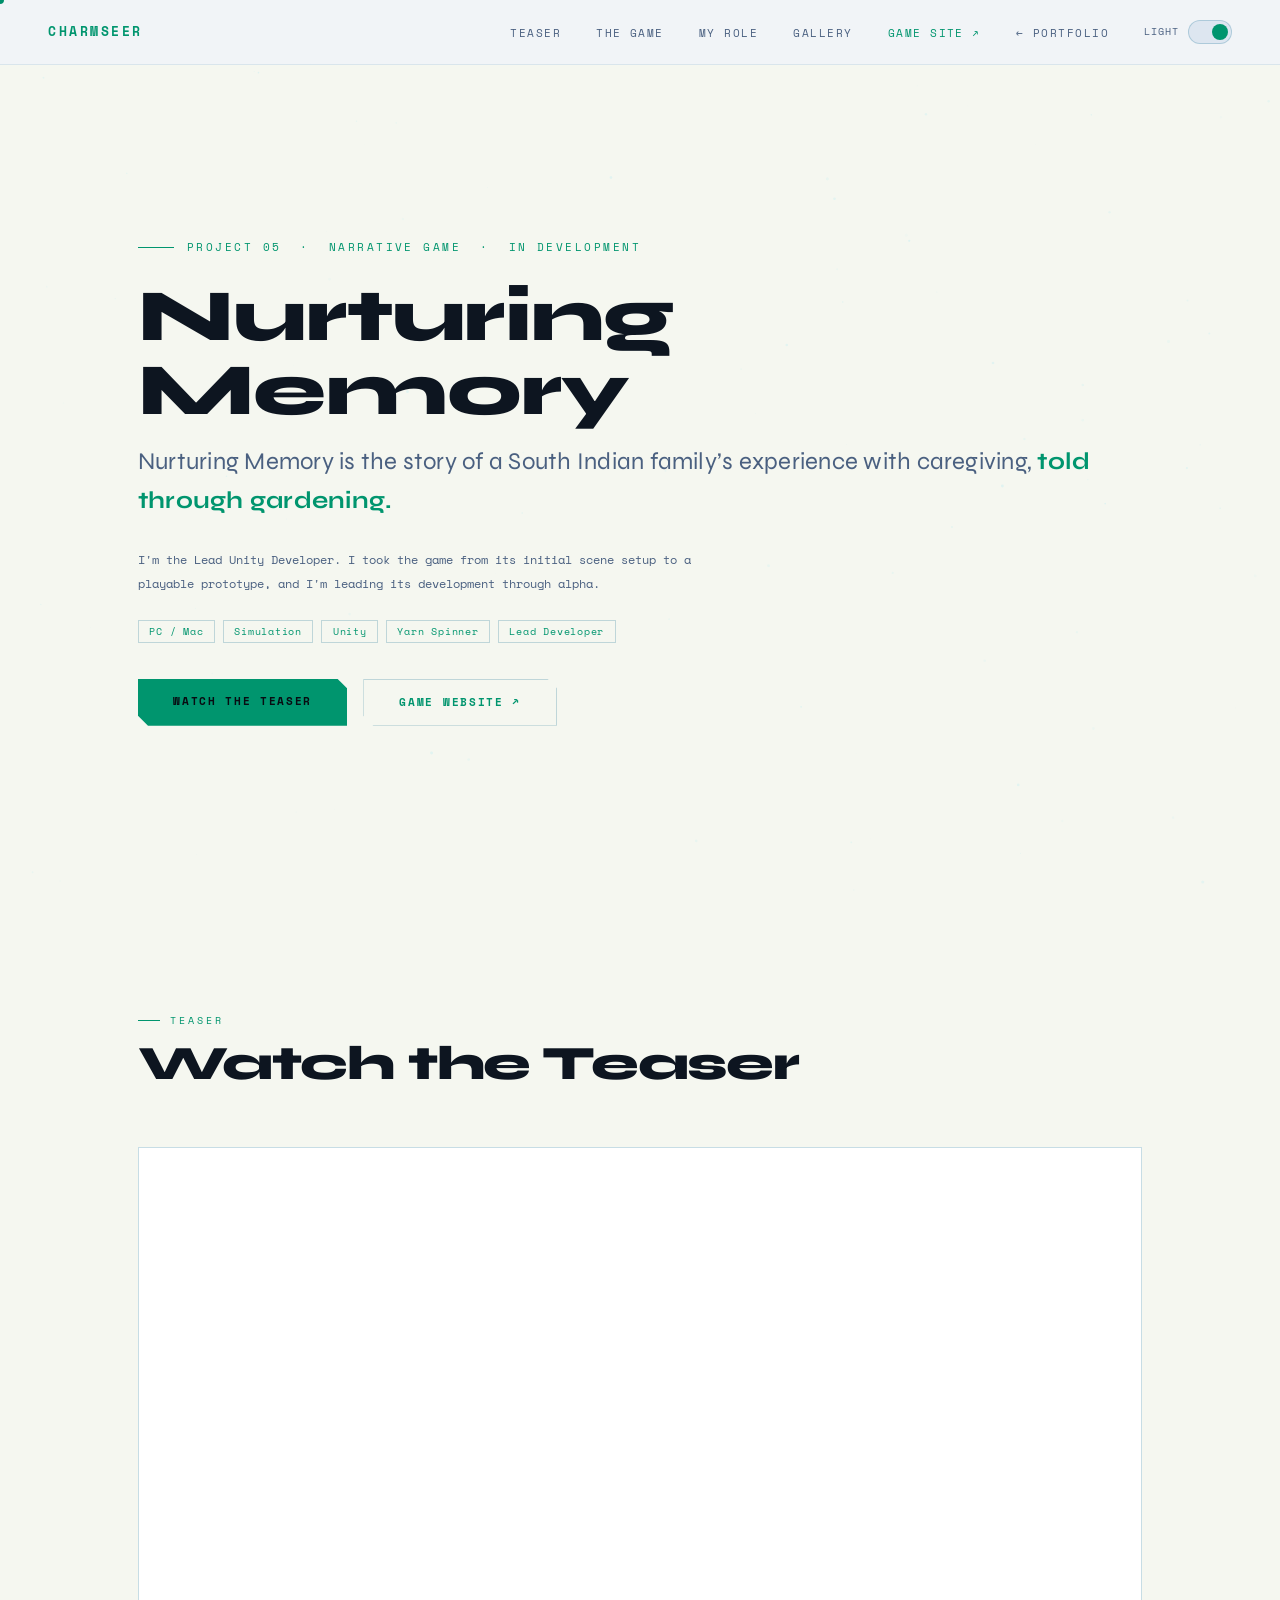
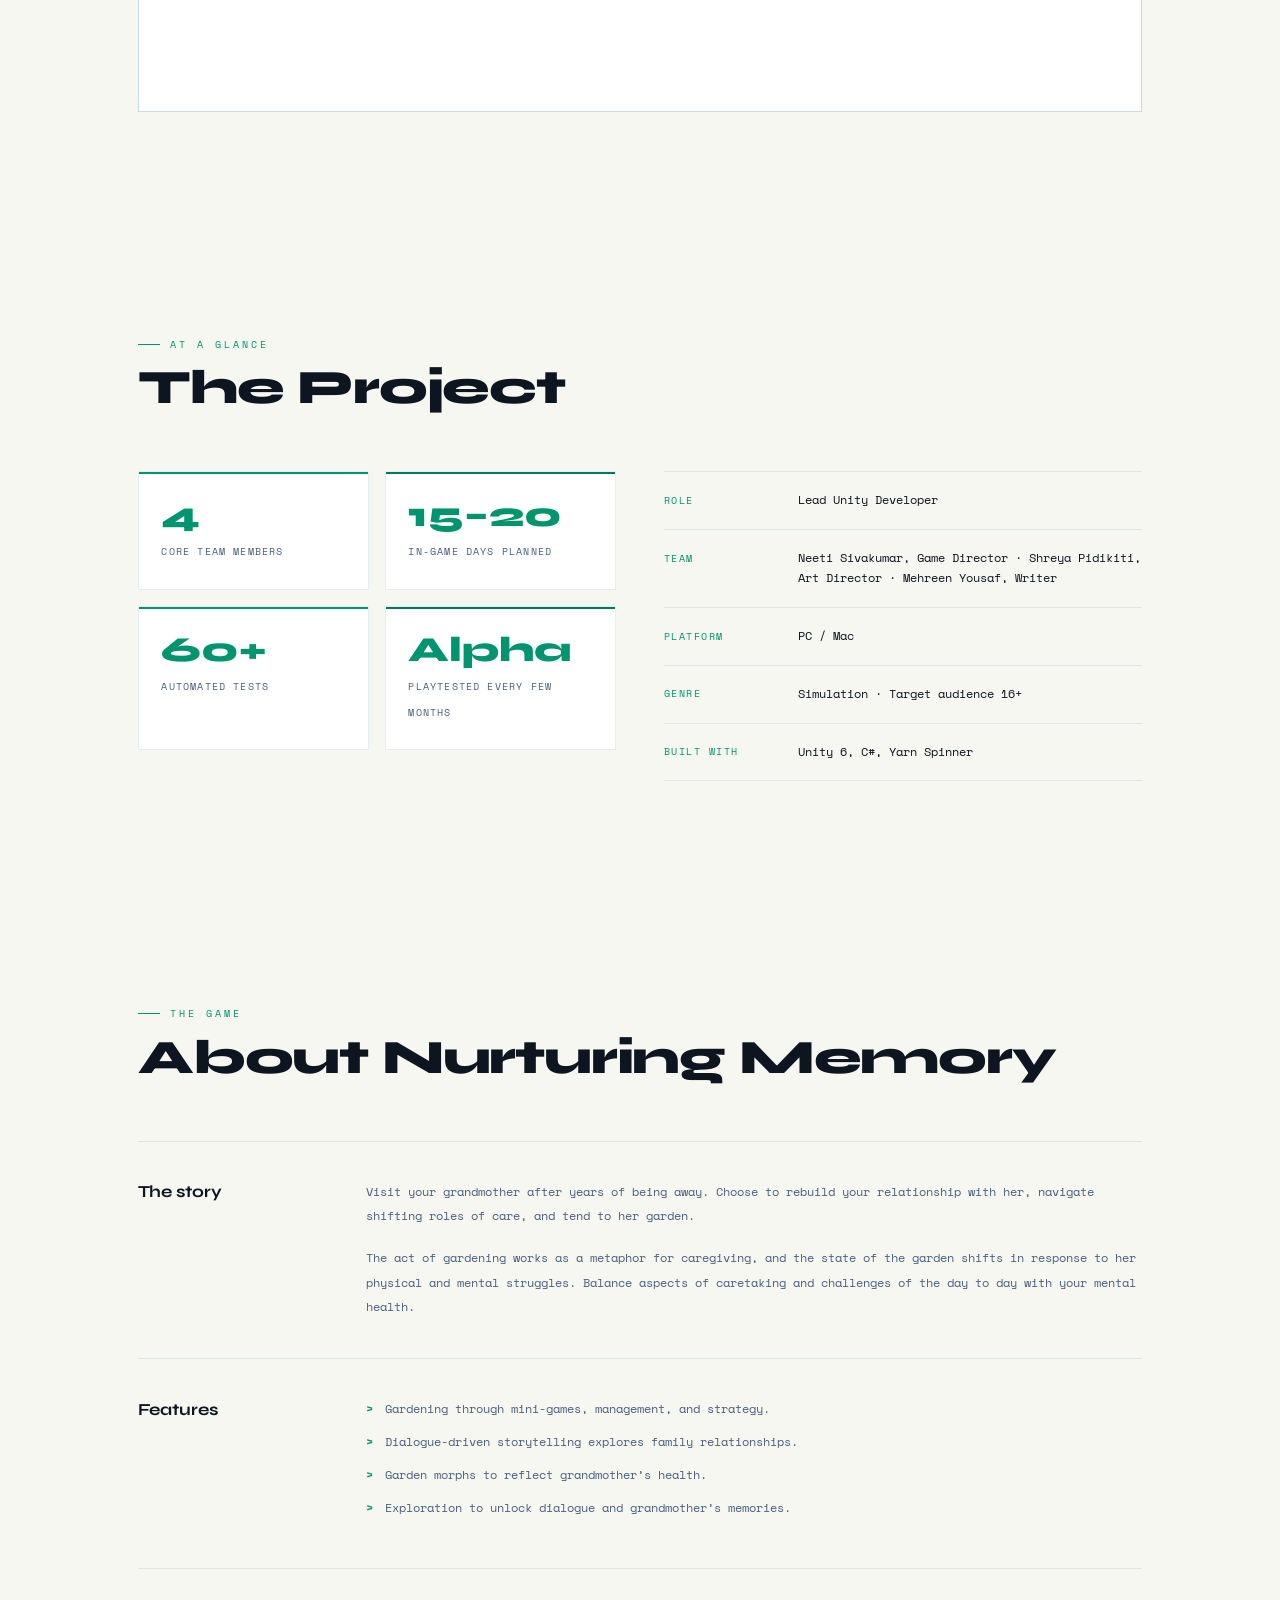
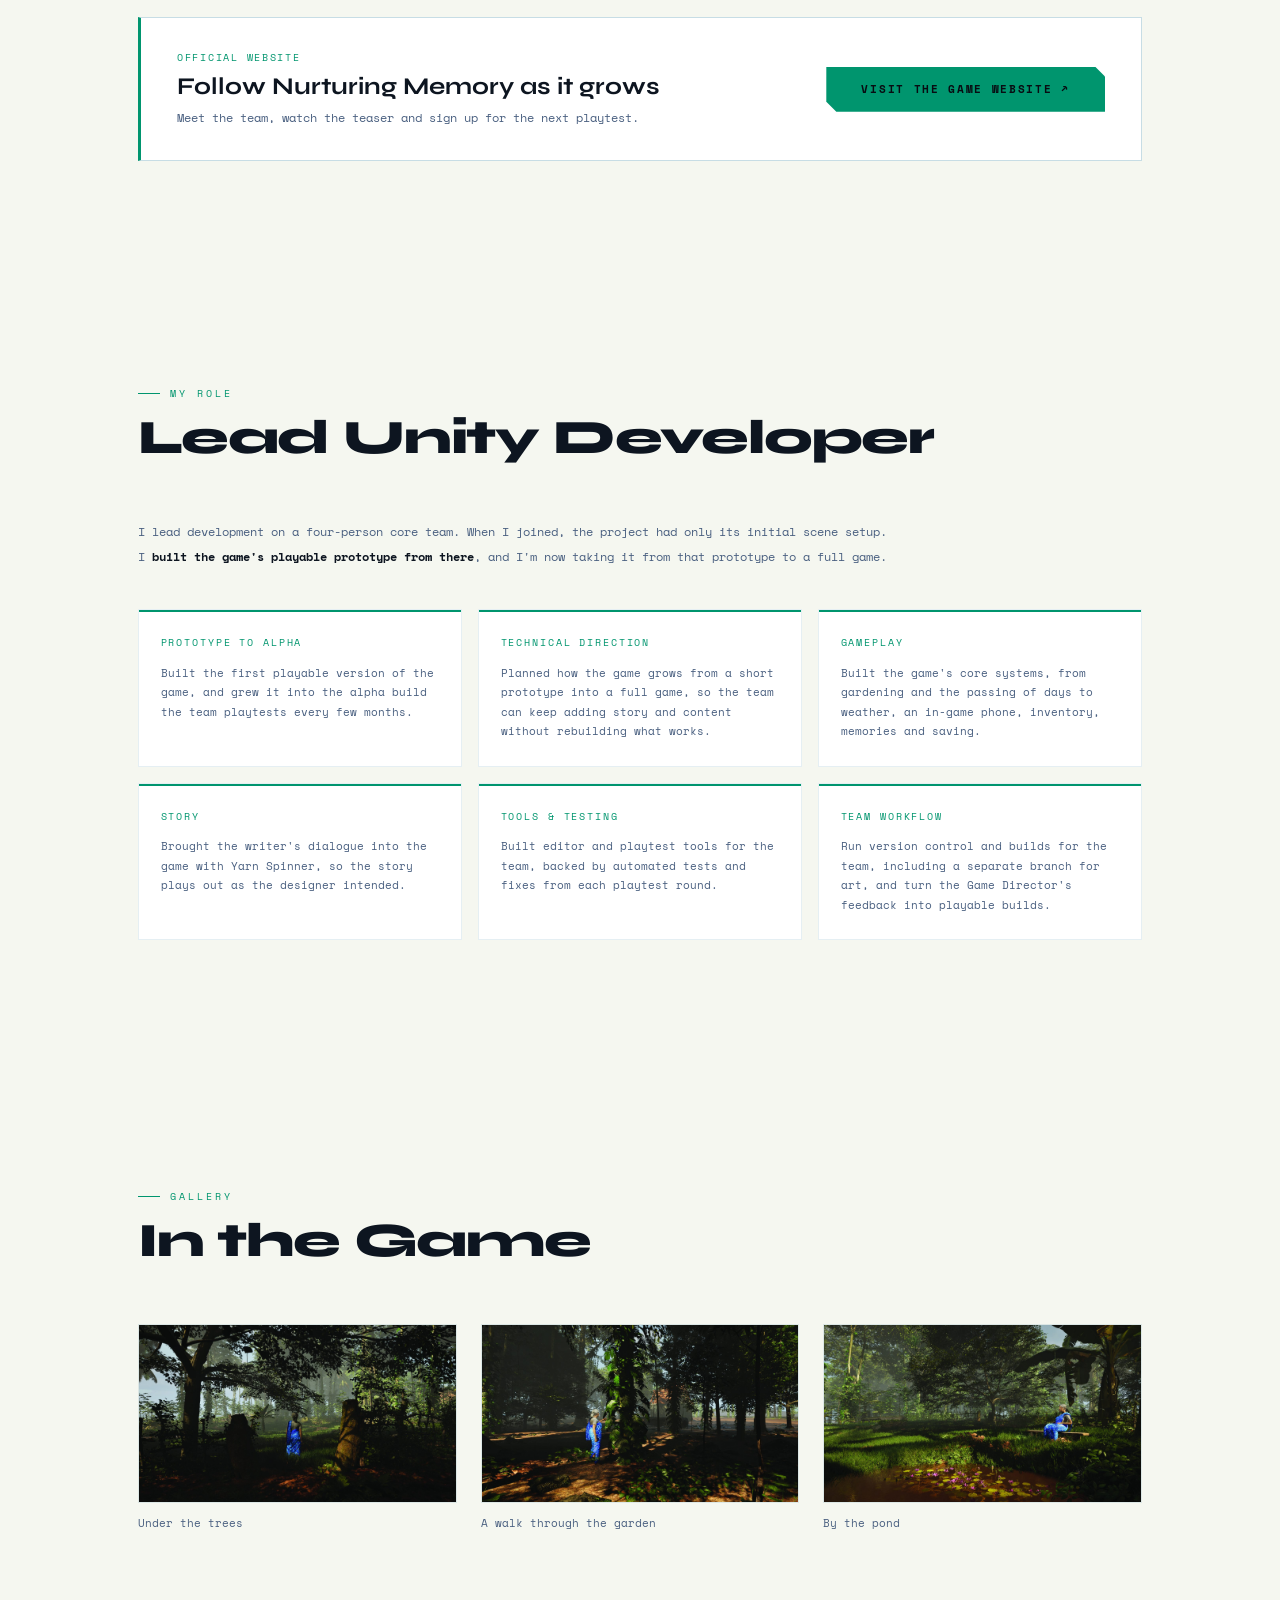
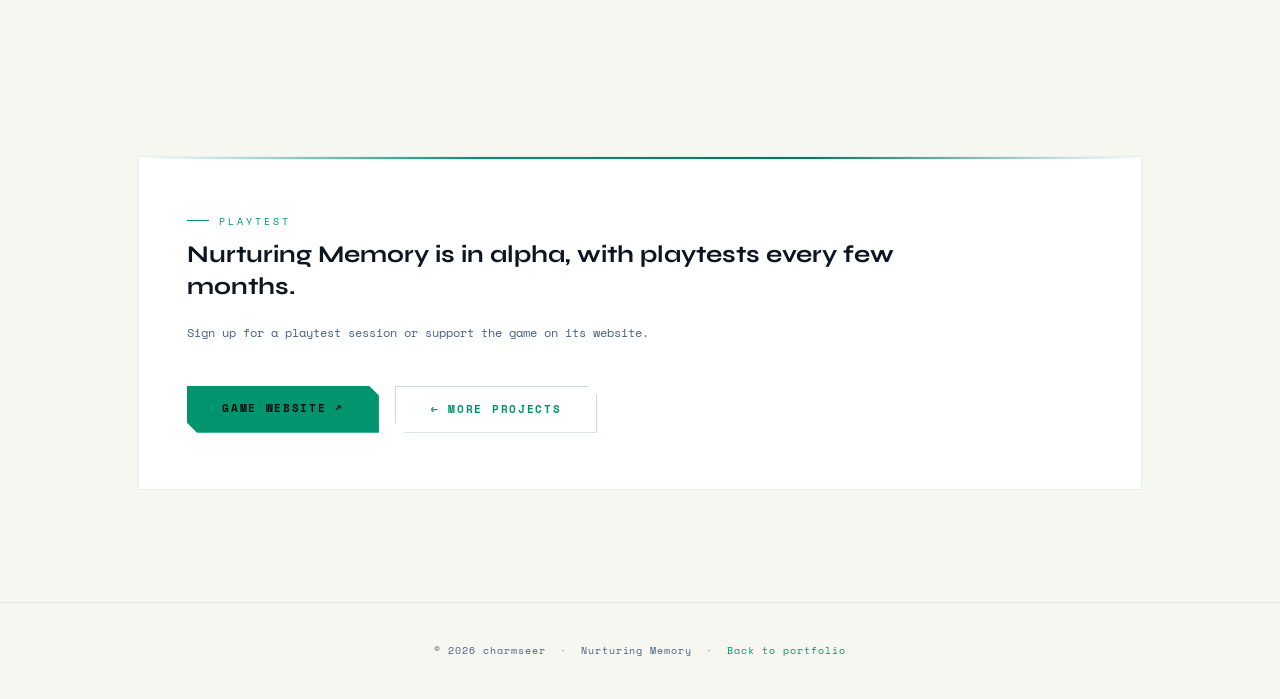
==== nurturing-memory/index.html @ 4090b0e8 "Add Nurturing Memory case-study page as project 05 New page at /nurturing-memory: the game described" ====
<!DOCTYPE html>
<html lang="en">
<head>
  <meta charset="utf-8"/>
  <meta name="viewport" content="width=device-width, initial-scale=1.0"/>
  <title>Nurturing Memory — Sreeram Hrithwik</title>
  <meta name="description" content="Nurturing Memory is the story of a South Indian family’s experience with caregiving, told through gardening. Sreeram Hrithwik is the game's Lead Unity Developer."/>

  <!-- Link previews (LinkedIn, chat apps) -->
  <meta property="og:type" content="website"/>
  <meta property="og:title" content="Nurturing Memory — Lead Unity Developer"/>
  <meta property="og:description" content="Nurturing Memory is the story of a South Indian family’s experience with caregiving, told through gardening."/>
  <meta property="og:url" content="https://charmseer.com/nurturing-memory/"/>
  <meta property="og:image" content="https://charmseer.com/nurturing-memory/images/cover.jpg"/>
  <meta property="og:image:width" content="1200"/>
  <meta property="og:image:height" content="630"/>
  <meta property="og:image:alt" content="A grandmother in a blue sari sits on a bench beside a lily pond in a lush garden"/>
  <meta name="twitter:card" content="summary_large_image"/>

  <link rel="shortcut icon" type="image/png" href="../favicon.png"/>
  <link rel="preconnect" href="https://fonts.googleapis.com"/>
  <link href="https://fonts.googleapis.com/css2?family=Space+Mono:wght@400;700&family=Syne:wght@400;700;800&display=swap" rel="stylesheet"/>
  <link rel="stylesheet" href="../style.css?v=2026-11-27b"/>
</head>
<body class="page-case">

  <div class="cursor" id="cursor"></div>
  <canvas id="starfield"></canvas>

  <!-- NAV -->
  <nav id="navbar">
    <a href="../" class="nav-logo">CHARMSEER</a>
    <ul class="nav-links">
      <li><a href="#teaser">Teaser</a></li>
      <li><a href="#game">The Game</a></li>
      <li><a href="#role">My Role</a></li>
      <li><a href="#gallery">Gallery</a></li>
      <li><a href="https://nurturingmemory.cargo.site/" class="nav-external" target="_blank" rel="noopener">Game Site &#8599;</a></li>
      <li><a href="../#projects">&larr; Portfolio</a></li>
      <li>
        <div class="toggle-wrap">
          <span class="toggle-label" id="mode-label">Dark</span>
          <div class="toggle" id="theme-toggle" role="button" aria-label="Toggle light/dark theme">
            <div class="toggle-thumb"></div>
          </div>
        </div>
      </li>
    </ul>
    <button class="nav-mobile-btn" id="nav-mobile-btn" aria-label="Open menu">&#9776;</button>
  </nav>

  <!-- MOBILE MENU -->
  <div class="mobile-menu" id="mobile-menu">
    <a href="#teaser" class="mobile-link">Teaser</a>
    <a href="#game" class="mobile-link">The Game</a>
    <a href="#role" class="mobile-link">My Role</a>
    <a href="#gallery" class="mobile-link">Gallery</a>
    <a href="https://nurturingmemory.cargo.site/" class="mobile-link nav-external" target="_blank" rel="noopener">Game Site &#8599;</a>
    <a href="../#projects" class="mobile-link">&larr; Portfolio</a>
    <div class="toggle-wrap" style="justify-content:center;margin-top:1rem;">
      <span class="toggle-label" id="mode-label-mobile">Dark</span>
      <div class="toggle" id="theme-toggle-mobile" role="button" aria-label="Toggle light/dark theme">
        <div class="toggle-thumb"></div>
      </div>
    </div>
  </div>

  <main>

    <!-- HERO -->
    <section id="hero" class="pw-hero">
      <div class="hero-tag">Project 05 &nbsp;·&nbsp; Narrative Game &nbsp;·&nbsp; In Development</div>
      <h1 class="hero-name">Nurturing Memory</h1>
      <!-- Game description: brochure text, word for word -->
      <h2 class="hero-title">Nurturing Memory is the story of a South Indian family’s experience with caregiving, <span>told through gardening.</span></h2>
      <p class="hero-desc">
        I'm the Lead Unity Developer. I took the game from its initial scene setup to a playable prototype, and I'm leading its development through alpha.
      </p>
      <div class="pw-hero-tags">
        <span class="project-tag">PC / Mac</span>
        <span class="project-tag">Simulation</span>
        <span class="project-tag">Unity</span>
        <span class="project-tag">Yarn Spinner</span>
        <span class="project-tag">Lead Developer</span>
      </div>
      <div class="hero-cta">
        <a href="#teaser" class="btn-primary">Watch the Teaser</a>
        <a href="https://nurturingmemory.cargo.site/" class="btn-outline" target="_blank" rel="noopener">Game Website &#8599;</a>
      </div>
    </section>

    <!-- TEASER -->
    <section id="teaser">
      <div class="reveal">
        <div class="section-tag">Teaser</div>
        <h3 class="section-heading">Watch the Teaser</h3>
      </div>
      <div class="pw-video reveal">
        <iframe src="https://www.youtube-nocookie.com/embed/IZV7JHKPKgk?rel=0"
                title="Nurturing Memory teaser"
                allow="accelerometer; autoplay; clipboard-write; encrypted-media; gyroscope; picture-in-picture; web-share"
                referrerpolicy="strict-origin-when-cross-origin"
                allowfullscreen loading="lazy"></iframe>
      </div>
    </section>

    <!-- AT A GLANCE -->
    <section id="glance">
      <div class="reveal">
        <div class="section-tag">At a Glance</div>
        <h3 class="section-heading">The Project</h3>
      </div>
      <div class="pw-glance reveal">
        <div class="pw-stats">
          <div class="stat-card">
            <span class="stat-number">4</span>
            <span class="stat-label">Core team members</span>
          </div>
          <div class="stat-card">
            <span class="stat-number">15–20</span>
            <span class="stat-label">In-game days planned</span>
          </div>
          <div class="stat-card">
            <span class="stat-number">60+</span>
            <span class="stat-label">Automated tests</span>
          </div>
          <div class="stat-card">
            <span class="stat-number">Alpha</span>
            <span class="stat-label">Playtested every few months</span>
          </div>
        </div>
        <dl class="pw-facts">
          <div><dt>Role</dt><dd>Lead Unity Developer</dd></div>
          <div><dt>Team</dt><dd>Neeti Sivakumar, Game Director · Shreya Pidikiti, Art Director · Mehreen Yousaf, Writer</dd></div>
          <div><dt>Platform</dt><dd>PC / Mac</dd></div>
          <div><dt>Genre</dt><dd>Simulation · Target audience 16+</dd></div>
          <div><dt>Built with</dt><dd>Unity 6, C#, Yarn Spinner</dd></div>
        </dl>
      </div>
    </section>

    <!-- THE GAME: brochure text, word for word -->
    <section id="game">
      <div class="reveal">
        <div class="section-tag">The Game</div>
        <h3 class="section-heading">About Nurturing Memory</h3>
      </div>

      <div class="pw-blocks">

        <article class="pw-block reveal">
          <h4 class="pw-block-title">The story</h4>
          <div class="pw-prose">
            <p>Visit your grandmother after years of being away. Choose to rebuild your relationship with her, navigate shifting roles of care, and tend to her garden.</p>
            <p>The act of gardening works as a metaphor for caregiving, and the state of the garden shifts in response to her physical and mental struggles. Balance aspects of caretaking and challenges of the day to day with your mental health.</p>
          </div>
        </article>

        <article class="pw-block reveal">
          <h4 class="pw-block-title">Features</h4>
          <div class="pw-prose">
            <ul>
              <li>Gardening through mini-games, management, and strategy.</li>
              <li>Dialogue-driven storytelling explores family relationships.</li>
              <li>Garden morphs to reflect grandmother’s health.</li>
              <li>Exploration to unlock dialogue and grandmother’s memories.</li>
            </ul>
          </div>
        </article>

      </div>

      <a href="https://nurturingmemory.cargo.site/" class="case-cta-band reveal" target="_blank" rel="noopener">
        <span class="case-cta-band-text">
          <span class="case-cta-band-kicker">Official website</span>
          <span class="case-cta-band-title">Follow Nurturing Memory as it grows</span>
          <span class="case-cta-band-sub">Meet the team, watch the teaser and sign up for the next playtest.</span>
        </span>
        <span class="btn-primary case-cta-band-btn">Visit the Game Website &#8599;</span>
      </a>
    </section>

    <!-- MY ROLE -->
    <section id="role">
      <div class="reveal">
        <div class="section-tag">My Role</div>
        <h3 class="section-heading">Lead Unity Developer</h3>
      </div>
      <div class="pw-hands reveal">
        <div class="pw-prose pw-lead">
          <p>I lead development on a four-person core team. When I joined, the project had only its initial scene setup. I <strong>built the game's playable prototype from there</strong>, and I'm now taking it from that prototype to a full game.</p>
        </div>
        <div class="pw-steps pw-steps-wide">
          <div class="pw-step">
            <span class="pw-step-num">Prototype to alpha</span>
            <p>Built the first playable version of the game, and grew it into the alpha build the team playtests every few months.</p>
          </div>
          <div class="pw-step">
            <span class="pw-step-num">Technical direction</span>
            <p>Planned how the game grows from a short prototype into a full game, so the team can keep adding story and content without rebuilding what works.</p>
          </div>
          <div class="pw-step">
            <span class="pw-step-num">Gameplay</span>
            <p>Built the game's core systems, from gardening and the passing of days to weather, an in-game phone, inventory, memories and saving.</p>
          </div>
          <div class="pw-step">
            <span class="pw-step-num">Story</span>
            <p>Brought the writer's dialogue into the game with Yarn Spinner, so the story plays out as the designer intended.</p>
          </div>
          <div class="pw-step">
            <span class="pw-step-num">Tools &amp; testing</span>
            <p>Built editor and playtest tools for the team, backed by automated tests and fixes from each playtest round.</p>
          </div>
          <div class="pw-step">
            <span class="pw-step-num">Team workflow</span>
            <p>Run version control and builds for the team, including a separate branch for art, and turn the Game Director's feedback into playable builds.</p>
          </div>
        </div>
      </div>
    </section>

    <!-- GALLERY -->
    <section id="gallery">
      <div class="reveal">
        <div class="section-tag">Gallery</div>
        <h3 class="section-heading">In the Game</h3>
      </div>
      <div class="pw-gallery reveal">
        <figure class="pw-shot">
          <img src="images/forest.jpg" alt="A grandmother in a blue sari stands in a misty forest clearing" width="1600" height="975" loading="lazy"/>
          <figcaption>Under the trees</figcaption>
        </figure>
        <figure class="pw-shot">
          <img src="images/garden-path.jpg" alt="A grandmother in a blue sari on a sunlit path through a dense garden" width="1600" height="999" loading="lazy"/>
          <figcaption>A walk through the garden</figcaption>
        </figure>
        <figure class="pw-shot">
          <img src="images/lily-pond.jpg" alt="A grandmother in a blue sari sits on a bench beside a lily pond" width="1600" height="897" loading="lazy"/>
          <figcaption>By the pond</figcaption>
        </figure>
      </div>
    </section>

    <!-- PLAYTEST -->
    <section id="playtest">
      <div class="pw-why reveal">
        <div class="section-tag">Playtest</div>
        <div class="pw-prose">
          <p class="case-cta-lead">Nurturing Memory is in alpha, with playtests every few months.</p>
          <p>Sign up for a playtest session or support the game on its website.</p>
        </div>
        <div class="pw-why-cta">
          <a href="https://nurturingmemory.cargo.site/" class="btn-primary" target="_blank" rel="noopener">Game Website &#8599;</a>
          <a href="../#projects" class="btn-outline">&larr; More Projects</a>
        </div>
      </div>
    </section>

  </main>

  <footer>
    <span>© 2026 charmseer &nbsp;·&nbsp; Nurturing Memory &nbsp;·&nbsp; <a href="../" class="pw-footer-link">Back to portfolio</a></span>
  </footer>

  <script src="../script.js?v=2026-11-27b"></script>
</body>
</html>
---- style.css ----
/* ============================================================
   CHARMSEER PORTFOLIO — style.css
   Theme: Clean Futuristic · Dark/Light Toggle
   ============================================================ */

/* === CSS VARIABLES === */
:root {
  --bg:           #080c12;
  --bg2:          #0d1520;
  --bg3:          #111d2e;
  --text:         #e8edf5;
  --text2:        #8a9ab5;
  --accent:       #00c896; /* #00d4ff; cool cyan*/
  --accent2:      #00a07a; /* #0099bb; */
  --accent-glow:  rgba(0, 200, 150, 0.12);
  --border:       rgba(0, 200, 150, 0.18);
  --border2:      rgba(0, 200, 150, 0.08); 
  /* --accent-glow:  rgba(0, 212, 255, 0.12);
  --border:       rgba(0, 212, 255, 0.18);
  --border2:      rgba(0, 212, 255, 0.08); */
  --card:         rgba(13, 21, 32, 0.95);
  --toggle-bg:    #1a2a3a;
  --nav-bg:       rgba(8, 12, 18, 0.88);
  --clip:         polygon(0 0, calc(100% - 10px) 0, 100% 10px, 100% 100%, 10px 100%, 0 calc(100% - 10px));
}

[data-theme="light"] {
  /* --bg:           #f0f4f8; */
  --bg:           #f5f7f0;  
  --bg2:          #ffffff;
  /* --bg3:          #e4ecf5; */
  --bg3:          #eaf0e8;
  --text:         #0d1520;
  --text2:        #4a6080;
  /* --accent:       #006688;
  --accent2:      #0088aa; */
  --accent:       #00956e;
  --accent2:      #007a5a;
  --accent-glow:  rgba(0, 102, 136, 0.08);
  --border:       rgba(0, 102, 136, 0.22);
  --border2:      rgba(0, 102, 136, 0.10);
  --card:         rgba(255, 255, 255, 0.97);
  --toggle-bg:    #dde6f0;
  --nav-bg:       rgba(240, 244, 248, 0.92);
}

/* === RESET & BASE === */
*, *::before, *::after {
  margin: 0;
  padding: 0;
  box-sizing: border-box;
}

html {
  scroll-behavior: smooth;
  font-size: 16px;
}

body {
  font-family: 'Syne', sans-serif;
  background: var(--bg);
  color: var(--text);
  transition: background 0.4s ease, color 0.4s ease;
  overflow-x: hidden;
  line-height: 1.6;
}

/* === STARFIELD CANVAS === */
#starfield {
  position: fixed;
  top: 0; left: 0;
  width: 100%; height: 100%;
  pointer-events: none;
  z-index: 0;
  opacity: 0.55;
  transition: opacity 0.4s;
}
[data-theme="light"] #starfield {
  opacity: 0.12;
}

/* === CUSTOM CURSOR === */
.cursor {
  width: 8px;
  height: 8px;
  background: var(--accent);
  border-radius: 50%;
  position: fixed;
  pointer-events: none;
  z-index: 9999;
  transform: translate(-50%, -50%);
  transition: transform 0.08s linear;
  mix-blend-mode: screen;
}
[data-theme="light"] .cursor {
  mix-blend-mode: multiply;
}

/* === NAVIGATION === */
nav {
  position: fixed;
  top: 0; left: 0; right: 0;
  z-index: 200;
  display: flex;
  align-items: center;
  justify-content: space-between;
  padding: 1.2rem 3rem;
  background: var(--nav-bg);
  backdrop-filter: blur(18px);
  -webkit-backdrop-filter: blur(18px);
  border-bottom: 1px solid var(--border2);
  transition: background 0.4s, border-color 0.4s;
}

.nav-logo {
  font-family: 'Space Mono', monospace;
  font-size: 0.8rem;
  font-weight: 700;
  color: var(--accent);
  letter-spacing: 0.2em;
  text-transform: uppercase;
  text-decoration: none;
}

.nav-links {
  display: flex;
  gap: 2.2rem;
  list-style: none;
  align-items: center;
}

.nav-links a {
  font-family: 'Space Mono', monospace;
  font-size: 0.7rem;
  letter-spacing: 0.13em;
  text-transform: uppercase;
  color: var(--text2);
  text-decoration: none;
  transition: color 0.2s;
  position: relative;
}
.nav-links a::after {
  content: '';
  position: absolute;
  bottom: -3px; left: 0; right: 0;
  height: 1px;
  background: var(--accent);
  transform: scaleX(0);
  transition: transform 0.2s;
  transform-origin: left;
}
.nav-links a:hover { color: var(--accent); }
.nav-links a:hover::after { transform: scaleX(1); }

/* Dark/light toggle */
.toggle-wrap {
  display: flex;
  align-items: center;
  gap: 0.55rem;
}
.toggle-label {
  font-family: 'Space Mono', monospace;
  font-size: 0.62rem;
  color: var(--text2);
  letter-spacing: 0.1em;
  text-transform: uppercase;
  user-select: none;
}
.toggle {
  width: 44px;
  height: 24px;
  background: var(--toggle-bg);
  border-radius: 12px;
  border: 1px solid var(--border);
  cursor: pointer;
  position: relative;
  transition: background 0.3s, border-color 0.3s;
  flex-shrink: 0;
}
.toggle-thumb {
  position: absolute;
  top: 3px; left: 3px;
  width: 16px; height: 16px;
  border-radius: 50%;
  background: var(--accent);
  transition: transform 0.3s ease, background 0.3s;
}
[data-theme="light"] .toggle-thumb {
  transform: translateX(20px);
}

/* Mobile hamburger */
.nav-mobile-btn {
  display: none;
  background: none;
  border: 1px solid var(--border);
  color: var(--accent);
  font-size: 1.2rem;
  padding: 0.3rem 0.6rem;
  cursor: pointer;
  border-radius: 4px;
}

/* Mobile menu overlay */
.mobile-menu {
  display: none;
  position: fixed;
  top: 65px; left: 0; right: 0;
  z-index: 190;
  background: var(--nav-bg);
  backdrop-filter: blur(18px);
  -webkit-backdrop-filter: blur(18px);
  border-bottom: 1px solid var(--border2);
  flex-direction: column;
  padding: 1.5rem 2rem;
  gap: 1.2rem;
}
.mobile-menu.open { display: flex; }
.mobile-link {
  font-family: 'Space Mono', monospace;
  font-size: 0.78rem;
  letter-spacing: 0.12em;
  text-transform: uppercase;
  color: var(--text2);
  text-decoration: none;
  transition: color 0.2s;
}
.mobile-link:hover { color: var(--accent); }

/* === MAIN WRAPPER === */
main { position: relative; z-index: 1; }

/* === SECTIONS COMMON === */
section {
  max-width: 1100px;
  margin: 0 auto;
  padding: 7rem 3rem;
}

.section-tag {
  font-family: 'Space Mono', monospace;
  font-size: 0.65rem;
  letter-spacing: 0.28em;
  text-transform: uppercase;
  color: var(--accent);
  margin-bottom: 0.6rem;
  display: flex;
  align-items: center;
  gap: 0.65rem;
}
.section-tag::before {
  content: '';
  display: inline-block;
  width: 22px;
  height: 1px;
  background: var(--accent);
  flex-shrink: 0;
}

h3.section-heading {
  font-size: clamp(1.9rem, 4.5vw, 3rem);
  font-weight: 800;
  color: var(--text);
  margin-bottom: 3.5rem;
  letter-spacing: -0.025em;
  line-height: 1.1;
}

/* === HERO === */
#hero {
  min-height: 100vh;
  display: flex;
  flex-direction: column;
  justify-content: center;
  align-items: flex-start;
  padding: 9rem 3rem 5rem;
  max-width: 1100px;
  margin: 0 auto;
  position: relative;
}

.hero-tag {
  font-family: 'Space Mono', monospace;
  font-size: 0.7rem;
  letter-spacing: 0.22em;
  text-transform: uppercase;
  color: var(--accent);
  margin-bottom: 1.5rem;
  display: flex;
  align-items: center;
  gap: 0.8rem;
  opacity: 0;
  animation: fadeUp 0.8s 0.2s forwards;
}
.hero-tag::before {
  content: '';
  display: inline-block;
  width: 36px;
  height: 1px;
  background: var(--accent);
}

h1.hero-name {
  font-size: clamp(3.2rem, 8vw, 6.5rem);
  font-weight: 800;
  line-height: 0.95;
  letter-spacing: -0.01em; /* default was -0.03em */
  color: var(--text);
  margin-bottom: 1rem;
  opacity: 0;
  animation: fadeUp 0.8s 0.35s forwards;
}

h2.hero-title {
  font-size: clamp(1rem, 2.5vw, 1.5rem);
  font-weight: 400;
  color: var(--text2);
  margin-bottom: 1.75rem;
  letter-spacing: 0.01em;
  line-height: 1.6;  /* default was -0.03em */
  opacity: 0;
  animation: fadeUp 0.8s 0.5s forwards;
}
h2.hero-title span {
  color: var(--accent);
  font-weight: 700;
}

.hero-desc {
  font-family: 'Space Mono', monospace;
  font-size: 0.78rem;
  color: var(--text2);
  line-height: 1.9;
  max-width: 520px;
  margin-bottom: 2.5rem;
  opacity: 0;
  animation: fadeUp 0.8s 0.65s forwards;
}

.hero-cta {
  display: flex;
  gap: 1rem;
  flex-wrap: wrap;
  opacity: 0;
  animation: fadeUp 0.8s 0.8s forwards;
}

/* Scroll hint */
.hero-scroll-hint {
  position: relative;
  bottom: auto;
  left: auto;
  display: flex;
  flex-direction: column;
  align-items: flex-start;
  gap: 0.5rem;
  margin-top: -1.5rem;
  opacity: 0;
  animation: fadeIn 1s 1.4s forwards;
}
/* .hero-scroll-hint {
  position: absolute;
  bottom: 3rem;
  left: 3rem;
  display: flex;
  flex-direction: column;
  align-items: center;
  gap: 0.5rem;
  opacity: 0;
  animation: fadeIn 1s 1.4s forwards;
} */

.scroll-line {
  width: 1px;
  height: 48px;
  background: linear-gradient(to bottom, var(--accent), transparent);
  animation: scrollPulse 2s ease-in-out infinite;
}
.scroll-text {
  font-family: 'Space Mono', monospace;
  font-size: 0.58rem;
  letter-spacing: 0.2em;
  text-transform: uppercase;
  color: var(--text2);
  writing-mode: vertical-rl;
}

/* === BUTTONS === */
.btn-primary {
  display: inline-block;
  padding: 0.85rem 2.2rem;
  background: var(--accent);
  color: #080c12;
  font-family: 'Space Mono', monospace;
  font-size: 0.7rem;
  font-weight: 700;
  letter-spacing: 0.15em;
  text-transform: uppercase;
  text-decoration: none;
  border: none;
  cursor: pointer;
  clip-path: var(--clip);
  transition: opacity 0.2s, transform 0.2s;
}
.btn-primary:hover {
  opacity: 0.85;
  transform: translateY(-2px);
}

.btn-outline {
  display: inline-block;
  padding: 0.85rem 2.2rem;
  background: transparent;
  color: var(--accent);
  font-family: 'Space Mono', monospace;
  font-size: 0.7rem;
  font-weight: 700;
  letter-spacing: 0.15em;
  text-transform: uppercase;
  text-decoration: none;
  border: 1px solid var(--border);
  cursor: pointer;
  clip-path: var(--clip);
  transition: background 0.2s, transform 0.2s;
}
.btn-outline:hover {
  background: var(--accent-glow);
  transform: translateY(-2px);
}

/* === ABOUT === */
#about .about-grid {
  display: grid;
  grid-template-columns: 1.2fr 0.8fr;
  gap: 5rem;
  align-items: start;
}

.about-text p {
  font-family: 'Space Mono', monospace;
  font-size: 0.78rem;
  line-height: 1.95;
  color: var(--text2);
  margin-bottom: 1.1rem;
}
.about-text p strong { color: var(--text); }
.about-text a {
  color: var(--accent);
  font-weight: 700;
  text-decoration: none;
  border-bottom: 1px solid var(--border);
  transition: border-color 0.2s;
}
.about-text a:hover { border-color: var(--accent); }

.about-stats {
  display: grid;
  grid-template-columns: 1fr 1fr;
  gap: 1rem;
}

.stat-card {
  background: var(--card);
  border: 1px solid var(--border2);
  padding: 1.6rem 1.4rem;
  position: relative;
  overflow: hidden;
  transition: border-color 0.3s;
}
.stat-card::before {
  content: '';
  position: absolute;
  top: 0; left: 0; right: 0;
  height: 2px;
  background: var(--accent);
}
.stat-card:hover { border-color: var(--border); }

.stat-number {
  font-size: 2.2rem;
  font-weight: 800;
  color: var(--accent);
  display: block;
  margin-bottom: 0.3rem;
  line-height: 1;
}
.stat-label {
  font-family: 'Space Mono', monospace;
  font-size: 0.62rem;
  letter-spacing: 0.12em;
  text-transform: uppercase;
  color: var(--text2);
}

/* === SKILLS === */
#skills .skills-grid {
  display: grid;
  grid-template-columns: repeat(auto-fit, minmax(220px, 1fr));
  gap: 1.5rem;
}

.skill-group {
  background: var(--card);
  border: 1px solid var(--border2);
  padding: 1.75rem;
  transition: border-color 0.3s, transform 0.3s;
}
.skill-group:hover {
  border-color: var(--accent);
  transform: translateY(-3px);
}

.skill-group-title {
  font-family: 'Space Mono', monospace;
  font-size: 0.65rem;
  letter-spacing: 0.18em;
  text-transform: uppercase;
  color: var(--accent);
  margin-bottom: 1rem;
  padding-bottom: 0.75rem;
  border-bottom: 1px solid var(--border2);
}

.skill-tags {
  display: flex;
  flex-wrap: wrap;
  gap: 0.5rem;
}

.skill-tag {
  font-family: 'Space Mono', monospace;
  font-size: 0.62rem;
  padding: 0.3rem 0.75rem;
  background: var(--accent-glow);
  border: 1px solid var(--border);
  color: var(--text2);
  letter-spacing: 0.06em;
  transition: color 0.2s, border-color 0.2s;
}
.skill-tag:hover { color: var(--accent); border-color: var(--accent); }

/* === PROJECTS === */
#projects .projects-grid {
  display: grid;
  grid-template-columns: repeat(auto-fit, minmax(300px, 1fr));
  gap: 1.5rem;
}

.project-card {
  background: var(--card);
  border: 1px solid var(--border2);
  padding: 2rem 1.75rem;
  position: relative;
  overflow: hidden;
  transition: border-color 0.3s, transform 0.3s;
  text-decoration: none;
  display: block;
  color: inherit;
}
.project-card::after {
  content: '';
  position: absolute;
  inset: 0;
  background: linear-gradient(135deg, var(--accent-glow) 0%, transparent 60%);
  opacity: 0;
  transition: opacity 0.3s;
  pointer-events: none;
}
.project-card:hover {
  border-color: var(--accent);
  transform: translateY(-5px);
}
.project-card:hover::after { opacity: 1; }

.project-num {
  font-family: 'Space Mono', monospace;
  font-size: 0.65rem;
  color: var(--accent);
  letter-spacing: 0.15em;
  margin-bottom: 0.75rem;
  display: block;
}

.project-arrow {
  position: absolute;
  top: 1.5rem; right: 1.5rem;
  font-size: 1.3rem;
  color: var(--border);
  transition: color 0.3s, transform 0.3s;
  line-height: 1;
}
.project-card:hover .project-arrow {
  color: var(--accent);
  transform: translate(3px, -3px);
}

.project-name {
  font-size: 1.1rem;
  font-weight: 700;
  color: var(--text);
  margin-bottom: 0.6rem;
  padding-right: 2rem;
}

.project-desc {
  font-family: 'Space Mono', monospace;
  font-size: 0.7rem;
  color: var(--text2);
  line-height: 1.75;
  margin-bottom: 1.3rem;
}

.project-tags {
  display: flex;
  gap: 0.5rem;
  flex-wrap: wrap;
}

.project-tag {
  font-family: 'Space Mono', monospace;
  font-size: 0.6rem;
  padding: 0.2rem 0.65rem;
  border: 1px solid var(--border);
  color: var(--accent);
  letter-spacing: 0.08em;
}

/* === EXPERIENCE === */
#experience .exp-list {
  display: flex;
  flex-direction: column;
}

.exp-item {
  display: grid;
  grid-template-columns: 180px 1fr;
  gap: 3rem;
  padding: 2.2rem 0;
  border-bottom: 1px solid var(--border2);
  transition: border-color 0.3s;
}
.exp-item:first-child { border-top: 1px solid var(--border2); }
.exp-item:hover { border-color: var(--border); }

.exp-period {
  font-family: 'Space Mono', monospace;
  font-size: 0.65rem;
  color: var(--text2);
  letter-spacing: 0.1em;
  padding-top: 0.25rem;
  flex-shrink: 0;
}

.exp-role {
  font-size: 1.05rem;
  font-weight: 700;
  color: var(--text);
  margin-bottom: 0.25rem;
}

.exp-company {
  font-family: 'Space Mono', monospace;
  font-size: 0.68rem;
  color: var(--accent);
  margin-bottom: 0.9rem;
  letter-spacing: 0.08em;
}

.exp-bullets {
  list-style: none;
}
.exp-bullets li {
  font-family: 'Space Mono', monospace;
  font-size: 0.7rem;
  color: var(--text2);
  line-height: 1.75;
  padding-left: 1.2rem;
  position: relative;
  margin-bottom: 0.4rem;
}
.exp-bullets li::before {
  content: '>';
  position: absolute;
  left: 0;
  color: var(--accent);
  font-weight: 700;
}
.exp-bullets strong { color: var(--text); font-weight: 700; }
.exp-bullets a {
  color: var(--accent);
  font-weight: 700;
  text-decoration: none;
  border-bottom: 1px solid var(--border);
  transition: border-color 0.2s;
}
.exp-bullets a:hover { border-color: var(--accent); }

/* Several roles at one company, newest first, joined by a timeline line */
.exp-ladder {
  position: relative;
  margin-top: 1.6rem;
  padding-left: 1.6rem;
  border-left: 1px solid var(--border);
}
.exp-step {
  position: relative;
  padding-bottom: 1.9rem;
}
.exp-step:last-child { padding-bottom: 0; }
.exp-step::before {
  content: '';
  position: absolute;
  left: calc(-1.6rem - 5px);
  top: 0.38rem;
  width: 9px;
  height: 9px;
  border-radius: 50%;
  background: var(--bg);
  border: 1px solid var(--accent);
}
.exp-step-current::before {
  background: var(--accent);
  box-shadow: 0 0 0 4px var(--accent-glow);
}
.exp-step-head {
  display: flex;
  flex-wrap: wrap;
  align-items: baseline;
  gap: 0.2rem 0.9rem;
  margin-bottom: 0.7rem;
}
.exp-step-title {
  font-size: 0.95rem;
  font-weight: 700;
  color: var(--text);
}
.exp-step-date {
  font-family: 'Space Mono', monospace;
  font-size: 0.62rem;
  letter-spacing: 0.08em;
  color: var(--text2);
}
.exp-project {
  font-family: 'Space Mono', monospace;
  font-size: 0.6rem;
  letter-spacing: 0.12em;
  text-transform: uppercase;
  color: var(--accent);
  margin: 1rem 0 0.55rem;
}
.exp-step-head + .exp-project { margin-top: 0; }
.exp-project a {
  color: inherit;
  text-decoration: none;
  border-bottom: 1px solid var(--border);
  transition: border-color 0.2s;
}
.exp-project a:hover { border-color: var(--accent); }

/* === CONTACT === */
#contact { text-align: center; }

.contact-inner {
  background: var(--card);
  border: 1px solid var(--border2);
  padding: 4.5rem 3rem;
  position: relative;
  overflow: hidden;
  max-width: 700px;
  margin: 0 auto;
}
.contact-inner::before {
  content: '';
  position: absolute;
  top: 0; left: 0; right: 0;
  height: 2px;
  background: linear-gradient(90deg, transparent, var(--accent), transparent);
}

#contact h3.section-heading { margin-bottom: 2rem; }

.contact-sub {
  font-family: 'Space Mono', monospace;
  font-size: 0.75rem;
  color: var(--text2);
  line-height: 1.9;
  margin-bottom: 0.5rem;
}

.contact-email {
  font-size: clamp(1.1rem, 3vw, 1.8rem);
  font-weight: 800;
  color: var(--accent);
  text-decoration: none;
  letter-spacing: -0.01em;
  display: block;
  margin: 1.5rem 0 2rem;
  transition: opacity 0.2s;
}
.contact-email:hover { opacity: 0.65; }

.socials {
  display: flex;
  justify-content: center;
  gap: 2rem;
  list-style: none;
  flex-wrap: wrap;
}
.socials a {
  font-family: 'Space Mono', monospace;
  font-size: 0.65rem;
  letter-spacing: 0.13em;
  text-transform: uppercase;
  color: var(--text2);
  text-decoration: none;
  transition: color 0.2s;
  position: relative;
}
.socials a::after {
  content: '';
  position: absolute;
  bottom: -2px; left: 0; right: 0;
  height: 1px;
  background: var(--accent);
  transform: scaleX(0);
  transition: transform 0.2s;
}
.socials a:hover { color: var(--accent); }
.socials a:hover::after { transform: scaleX(1); }

/* === FOOTER === */
footer {
  text-align: center;
  padding: 2.5rem 3rem;
  border-top: 1px solid var(--border2);
  font-family: 'Space Mono', monospace;
  font-size: 0.62rem;
  letter-spacing: 0.1em;
  color: var(--text2);
  position: relative;
  z-index: 1;
}

/* === SCROLL REVEAL === */
.reveal {
  opacity: 0;
  transform: translateY(28px);
  transition: opacity 0.75s ease, transform 0.75s ease;
}
.reveal.visible {
  opacity: 1;
  transform: translateY(0);
}

/* === KEYFRAMES === */
@keyframes fadeUp {
  to { opacity: 1; transform: translateY(0); }
  from { opacity: 0; transform: translateY(20px); }
}
@keyframes fadeIn {
  to { opacity: 1; }
  from { opacity: 0; }
}
@keyframes scrollPulse {
  0%, 100% { opacity: 1; transform: scaleY(1); }
  50%       { opacity: 0.4; transform: scaleY(0.7); }
}

/* === RESPONSIVE === */
@media (max-width: 768px) {
  nav { padding: 1rem 1.5rem; }

  .nav-links { display: none; }
  .nav-mobile-btn { display: block; }

  #hero { padding: 7rem 1.5rem 4rem; }
  section { padding: 5rem 1.5rem; }

  #about .about-grid {
    grid-template-columns: 1fr;
    gap: 2.5rem;
  }

  .exp-item {
    grid-template-columns: 1fr;
    gap: 0.4rem;
  }
  .exp-period { padding-top: 0; }

  .contact-inner { padding: 3rem 1.5rem; }

  .socials { gap: 1.25rem; }

  .hero-scroll-hint { display: none; }
}

@media (max-width: 480px) {
  h1.hero-name { font-size: 2.8rem; }
  .about-stats { grid-template-columns: 1fr 1fr; }
  .projects-grid { grid-template-columns: 1fr; }
}

/* ============================================================
   PETALWORKS PROJECT PAGE  (petalworks/index.html)
   Portfolio layout with the Petalworks palette as accents:
   Sage #8FAE8B · Deep fern #46634A · Clay #C97B5A · Cream #F4EFE6
   ============================================================ */
.page-petalworks {
  --accent:       #8FAE8B;
  --accent2:      #6F9070;
  --accent-glow:  rgba(143, 174, 139, 0.12);
  --border:       rgba(143, 174, 139, 0.24);
  --border2:      rgba(143, 174, 139, 0.10);
  --pw-clay:      #C97B5A;
  --pw-on-accent: #080c12;
  --star-colors:  143,174,139 | 201,123,90 | 242,181,196;
}
[data-theme="light"] .page-petalworks {
  --bg:           #F4EFE6;
  --bg2:          #FBF8F2;
  --bg3:          #EBE4D6;
  --text:         #2E2A26;
  --text2:        #6E665E;
  --accent:       #46634A;
  --accent2:      #3A523E;
  --accent-glow:  rgba(70, 99, 74, 0.08);
  --border:       rgba(70, 99, 74, 0.26);
  --border2:      rgba(70, 99, 74, 0.12);
  --card:         rgba(251, 248, 242, 0.97);
  --toggle-bg:    #E2DACB;
  --nav-bg:       rgba(244, 239, 230, 0.92);
  --pw-clay:      #A65D3F;
  --pw-on-accent: #F4EFE6;
}
[data-theme="light"] .page-petalworks #starfield { opacity: 0.35; }

.page-petalworks .btn-primary { color: var(--pw-on-accent); }
.page-petalworks h2.hero-title span { color: var(--pw-clay); }
.page-petalworks .section-tag::before { background: var(--pw-clay); }

/* Hero */
.pw-hero { min-height: 92vh; }
h1.pw-wordmark {
  font-family: 'Fraunces', Georgia, serif;
  font-weight: 600;
  font-optical-sizing: auto;
  font-variation-settings: "SOFT" 100;
  letter-spacing: -0.02em;
}
.pw-hero .hero-desc { max-width: 560px; margin-bottom: 1.5rem; }
.pw-hero-grid {
  width: 100%;
  display: grid;
  grid-template-columns: 1fr auto;
  gap: 4rem;
  align-items: center;
}
.pw-hero-art {
  opacity: 0;
  animation: fadeUp 0.9s 0.5s forwards;
}
.pw-hero-art img {
  display: block;
  width: clamp(180px, 24vw, 280px);
  height: auto;
  border-radius: 22%;
  box-shadow: 0 24px 60px rgba(29, 181, 132, 0.25), 0 0 0 1px var(--border2);
  transform: rotate(-4deg);
  transition: transform 0.4s ease;
}
.pw-hero-art img:hover { transform: rotate(0deg) scale(1.03); }
.pw-hero-tags {
  display: flex;
  flex-wrap: wrap;
  gap: 0.5rem;
  margin-bottom: 2.2rem;
  opacity: 0;
  animation: fadeUp 0.8s 0.72s forwards;
}

/* Shared prose (long-form text, same voice as .about-text) */
.pw-prose p,
.pw-prose li {
  font-family: 'Space Mono', monospace;
  font-size: 0.78rem;
  line-height: 1.95;
  color: var(--text2);
}
.pw-prose p { margin-bottom: 1.1rem; }
.pw-prose p:last-child { margin-bottom: 0; }
.pw-prose strong { color: var(--text); }
.pw-prose em { color: var(--text); font-style: italic; }
.pw-prose ul { list-style: none; margin-bottom: 1.1rem; }
.pw-prose ul:last-child { margin-bottom: 0; }
.pw-prose li {
  position: relative;
  padding-left: 1.2rem;
  margin-bottom: 0.55rem;
}
.pw-prose li::before {
  content: '>';
  position: absolute;
  left: 0;
  color: var(--accent);
  font-weight: 700;
}

/* Video */
.pw-video {
  position: relative;
  aspect-ratio: 16 / 9;
  background: var(--card);
  border: 1px solid var(--border);
  overflow: hidden;
}
.pw-video iframe,
.pw-video video {
  position: absolute;
  inset: 0;
  width: 100%;
  height: 100%;
  border: 0;
}
.pw-video-placeholder {
  position: absolute;
  inset: 0;
  display: flex;
  flex-direction: column;
  align-items: center;
  justify-content: center;
  gap: 0.6rem;
  text-align: center;
  padding: 1rem;
  background:
    linear-gradient(rgba(8, 12, 18, 0.55), rgba(8, 12, 18, 0.55)),
    url('petalworks/images/banner.webp') center / cover no-repeat,
    var(--bg3);
}
/* With the banner behind it, the play button and label sit in a strip under the logo */
.pw-video-placeholder {
  justify-content: flex-end;
  padding-bottom: 5%;
  background:
    linear-gradient(to bottom, rgba(8, 12, 18, 0) 55%, rgba(8, 12, 18, 0.7)),
    url('petalworks/images/banner.webp') center / cover no-repeat,
    var(--bg3);
}
.pw-video-placeholder .pw-play {
  width: 56px;
  height: 56px;
  font-size: 1.1rem;
  margin-bottom: 0.2rem;
  border-color: #fff;
  color: #fff;
  background: rgba(8, 12, 18, 0.35);
}
.pw-video-placeholder .pw-ph-label { color: #fff; }
.pw-video-placeholder .pw-ph-sub { color: rgba(255, 255, 255, 0.82); }
.pw-play {
  width: 72px;
  height: 72px;
  border-radius: 50%;
  border: 1px solid var(--accent);
  color: var(--accent);
  display: flex;
  align-items: center;
  justify-content: center;
  font-size: 1.4rem;
  padding-left: 0.3rem;
  margin-bottom: 0.4rem;
  background: var(--accent-glow);
}
.pw-ph-label {
  font-family: 'Space Mono', monospace;
  font-size: 0.72rem;
  font-weight: 700;
  letter-spacing: 0.18em;
  text-transform: uppercase;
  color: var(--text);
}
.pw-ph-sub {
  font-family: 'Space Mono', monospace;
  font-size: 0.62rem;
  letter-spacing: 0.08em;
  color: var(--text2);
}

/* At a glance */
.pw-glance {
  display: grid;
  grid-template-columns: 1fr 1fr;
  gap: 3rem;
  align-items: start;
}
.pw-stats {
  display: grid;
  grid-template-columns: 1fr 1fr;
  gap: 1rem;
}
.pw-stats .stat-card:nth-child(even)::before { background: var(--pw-clay); }
.pw-facts { border-top: 1px solid var(--border2); }
.pw-facts > div {
  display: grid;
  grid-template-columns: 110px 1fr;
  gap: 1.5rem;
  padding: 1.15rem 0;
  border-bottom: 1px solid var(--border2);
}
.pw-facts dt {
  font-family: 'Space Mono', monospace;
  font-size: 0.62rem;
  letter-spacing: 0.15em;
  text-transform: uppercase;
  color: var(--accent);
  padding-top: 0.15rem;
}
.pw-facts dd {
  font-family: 'Space Mono', monospace;
  font-size: 0.74rem;
  line-height: 1.7;
  color: var(--text);
}

/* Story blocks (same rhythm as the Experience list) */
.pw-blocks { border-top: 1px solid var(--border2); }
.pw-block {
  display: grid;
  grid-template-columns: 180px 1fr;
  gap: 3rem;
  padding: 2.4rem 0;
  border-bottom: 1px solid var(--border2);
  transition: border-color 0.3s;
}
.pw-block:hover { border-color: var(--border); }
h4.pw-block-title {
  font-size: 1.05rem;
  font-weight: 700;
  color: var(--text);
  line-height: 1.3;
  padding-top: 0.1rem;
}

/* Gallery placeholders */
.pw-gallery {
  display: grid;
  grid-template-columns: repeat(3, 1fr);
  gap: 1.5rem;
}
.pw-shot { margin: 0; }
.pw-shot img,
.pw-shot-ph {
  display: block;
  width: 100%;
  height: auto; /* let aspect-ratio win over the img's width/height attributes */
  aspect-ratio: 16 / 9;
  object-fit: cover;
  border: 1px solid var(--border2);
  transition: border-color 0.3s, transform 0.3s;
}
.pw-shot:hover img,
.pw-shot:hover .pw-shot-ph {
  border-color: var(--accent);
  transform: translateY(-3px);
}
.pw-shot-ph {
  position: relative;
  background: linear-gradient(160deg, var(--bg3), var(--card));
}
.pw-shot-ph::before {
  content: '';
  position: absolute;
  inset: 34% 0 30%;
  background: url('petalworks/images/logo-white.png') center / contain no-repeat;
  opacity: 0.09;
}
[data-theme="light"] .pw-shot-ph::before { filter: brightness(0.3) sepia(1) hue-rotate(60deg); opacity: 0.1; }
.pw-shot-ph span {
  position: absolute;
  top: 0.8rem;
  left: 0.9rem;
  font-family: 'Space Mono', monospace;
  font-size: 0.6rem;
  letter-spacing: 0.15em;
  color: var(--accent);
}
.pw-shot-ph::after {
  content: 'Screenshot coming soon';
  position: absolute;
  bottom: 0.8rem;
  right: 0.9rem;
  font-family: 'Space Mono', monospace;
  font-size: 0.55rem;
  letter-spacing: 0.12em;
  text-transform: uppercase;
  color: var(--text2);
}
.pw-shot figcaption {
  font-family: 'Space Mono', monospace;
  font-size: 0.66rem;
  line-height: 1.6;
  color: var(--text2);
  margin-top: 0.75rem;
}

/* Hand interactions */
.pw-lead { max-width: 760px; margin-bottom: 2.5rem; }
.pw-steps {
  display: grid;
  grid-template-columns: repeat(auto-fit, minmax(170px, 1fr));
  gap: 1rem;
  margin-bottom: 1.5rem;
}
.pw-step {
  background: var(--card);
  border: 1px solid var(--border2);
  padding: 1.5rem 1.35rem;
  position: relative;
  transition: border-color 0.3s, transform 0.3s;
}
.pw-step::before {
  content: '';
  position: absolute;
  top: 0; left: 0; right: 0;
  height: 2px;
  background: var(--accent);
}
.pw-step:hover { border-color: var(--accent); transform: translateY(-3px); }
.pw-step-num {
  display: block;
  font-family: 'Space Mono', monospace;
  font-size: 0.65rem;
  letter-spacing: 0.18em;
  text-transform: uppercase;
  color: var(--accent);
  margin-bottom: 0.8rem;
}
.pw-step p,
.pw-caps .skill-group p {
  font-family: 'Space Mono', monospace;
  font-size: 0.68rem;
  line-height: 1.8;
  color: var(--text2);
}
.pw-callout {
  background: var(--card);
  border: 1px solid var(--border2);
  border-left: 2px solid var(--pw-clay);
  padding: 1.75rem 2rem;
}
.pw-callout-title {
  font-family: 'Space Mono', monospace;
  font-size: 0.65rem;
  letter-spacing: 0.18em;
  text-transform: uppercase;
  color: var(--pw-clay);
  margin-bottom: 0.8rem;
}
.pw-callout p {
  font-family: 'Space Mono', monospace;
  font-size: 0.74rem;
  line-height: 1.9;
  color: var(--text2);
}

/* Get it / Meta Quest Store */
.pw-store {
  background: var(--card);
  border: 1px solid var(--border2);
  padding: 2.5rem;
  position: relative;
  overflow: hidden;
}
.pw-store::before {
  content: '';
  position: absolute;
  top: 0; left: 0; right: 0;
  height: 2px;
  background: linear-gradient(90deg, #FFD59A, #8FC46A, #1DB584);
}
.pw-store-head {
  display: flex;
  flex-wrap: wrap;
  align-items: center;
  gap: 1rem 1.1rem;
  padding-bottom: 1.6rem;
  margin-bottom: 1.6rem;
  border-bottom: 1px solid var(--border2);
}
.pw-store-icon {
  width: 56px;
  height: 56px;
  border-radius: 22%;
  box-shadow: 0 0 0 1px var(--border2);
}
.pw-store-title {
  display: flex;
  flex-direction: column;
  gap: 0.15rem;
}
.pw-store-name {
  font-family: 'Fraunces', Georgia, serif;
  font-weight: 600;
  font-variation-settings: "SOFT" 100;
  font-size: 1.35rem;
  line-height: 1.1;
  color: var(--text);
}
.pw-store-meta {
  font-family: 'Space Mono', monospace;
  font-size: 0.62rem;
  letter-spacing: 0.08em;
  color: var(--text2);
}
.pw-store-badge {
  display: inline-block;
  margin-left: auto;
  font-family: 'Space Mono', monospace;
  font-size: 0.6rem;
  font-weight: 700;
  letter-spacing: 0.15em;
  text-transform: uppercase;
  color: var(--pw-clay);
  border: 1px solid var(--pw-clay);
  padding: 0.3rem 0.75rem;
}
.pw-store-lead {
  font-size: clamp(1.15rem, 2.2vw, 1.5rem);
  font-weight: 700;
  line-height: 1.35;
  color: var(--text);
  margin-bottom: 1.4rem;
  max-width: 520px;
}
.pw-store-facts {
  list-style: none;
  display: grid;
  grid-template-columns: 1fr 1fr;
  gap: 0 2rem;
  margin-bottom: 2rem;
}
.pw-store-facts li {
  font-family: 'Space Mono', monospace;
  font-size: 0.72rem;
  line-height: 1.8;
  color: var(--text2);
  padding-left: 1.2rem;
  position: relative;
  margin-bottom: 0.3rem;
}
.pw-store-facts li::before {
  content: '>';
  position: absolute;
  left: 0;
  color: var(--accent);
  font-weight: 700;
}
.pw-store-btn { margin-right: 1rem; }
.pw-store-note {
  display: inline-block;
  font-family: 'Space Mono', monospace;
  font-size: 0.6rem;
  letter-spacing: 0.08em;
  color: var(--text2);
  margin-top: 0.8rem;
}

/* Meta capabilities */
.pw-caps {
  display: grid;
  grid-template-columns: repeat(3, 1fr);
  gap: 1.5rem;
}

/* Why VR */
.pw-why {
  background: var(--card);
  border: 1px solid var(--border2);
  padding: 3.5rem 3rem;
  position: relative;
  overflow: hidden;
}
.pw-why::before {
  content: '';
  position: absolute;
  top: 0; left: 0; right: 0;
  height: 2px;
  background: linear-gradient(90deg, transparent, var(--accent), var(--pw-clay), transparent);
}
.pw-why .pw-prose { max-width: 760px; }
.pw-why-cta {
  display: flex;
  flex-wrap: wrap;
  gap: 1rem;
  margin-top: 2.5rem;
}

.pw-footer-link { color: var(--accent); text-decoration: none; }
.pw-footer-link:hover { text-decoration: underline; }

/* Project pages have more nav links than the homepage, so they switch to the menu button sooner */
.page-petalworks .nav-links a,
.page-case .nav-links a { white-space: nowrap; }
@media (max-width: 1024px) {
  .page-petalworks .nav-links,
  .page-case .nav-links { display: none; }
  .page-petalworks .nav-mobile-btn,
  .page-case .nav-mobile-btn { display: block; }
}

/* ============================================================
   CASE-STUDY PAGES (e.g. standard-industry-modules/index.html)
   Reuse the Petalworks page layout in the site's own palette.
   ============================================================ */
.page-case { --pw-clay: var(--accent2); }
/* Six role cards read better as two rows of three than five plus one */
.pw-steps-wide { grid-template-columns: repeat(auto-fit, minmax(260px, 1fr)); }
/* Product names here are longer than "Sreeram", so the hero title is a size down */
.page-case h1.hero-name { font-size: clamp(2.4rem, 6vw, 4.6rem); line-height: 1; }

/* Trailer placeholder without the Petalworks banner */
.page-case .pw-video-placeholder {
  justify-content: center;
  padding-bottom: 1rem;
  background:
    radial-gradient(ellipse at 30% 70%, var(--accent-glow), transparent 60%),
    radial-gradient(ellipse at 75% 30%, var(--accent-glow), transparent 55%),
    var(--bg3);
}
.page-case .pw-video-placeholder .pw-play {
  width: 72px;
  height: 72px;
  font-size: 1.4rem;
  border-color: var(--accent);
  color: var(--accent);
  background: var(--accent-glow);
}
.page-case .pw-video-placeholder .pw-ph-label { color: var(--text); }
.page-case .pw-video-placeholder .pw-ph-sub { color: var(--text2); }

/* No Petalworks logo watermark in this page's screenshot placeholders */
.page-case .pw-shot-ph::before { content: none; }

.case-free {
  display: inline-block;
  margin-left: 0.4rem;
  padding: 0.05rem 0.45rem;
  border: 1px solid var(--accent);
  font-size: 0.55rem;
  letter-spacing: 0.12em;
  vertical-align: middle;
}
.case-cta-lead {
  font-family: 'Syne', sans-serif !important;
  font-size: clamp(1.15rem, 2.2vw, 1.5rem) !important;
  font-weight: 700;
  line-height: 1.35 !important;
  color: var(--text) !important;
}
#try .section-tag { margin-bottom: 1.2rem; }

/* External links in the nav stand out from the in-page anchors */
.nav-links a.nav-external,
.mobile-link.nav-external { color: var(--accent); }

/* A full-width banner that sends visitors to a project's own website */
.case-cta-band {
  display: flex;
  align-items: center;
  justify-content: space-between;
  gap: 1.5rem 2.5rem;
  flex-wrap: wrap;
  margin-top: 3rem;
  padding: 2rem 2.25rem;
  background: var(--card);
  border: 1px solid var(--border);
  border-left: 3px solid var(--accent);
  text-decoration: none;
  color: inherit;
  transition: border-color 0.3s, transform 0.3s;
}
.case-cta-band:hover { border-color: var(--accent); transform: translateY(-3px); }
.case-cta-band:hover .case-cta-band-btn { opacity: 0.85; }
.case-cta-band-text {
  display: flex;
  flex-direction: column;
  gap: 0.35rem;
  max-width: 560px;
}
.case-cta-band-kicker {
  font-family: 'Space Mono', monospace;
  font-size: 0.6rem;
  letter-spacing: 0.18em;
  text-transform: uppercase;
  color: var(--accent);
}
.case-cta-band-title {
  font-size: clamp(1.15rem, 2.2vw, 1.5rem);
  font-weight: 700;
  line-height: 1.3;
  color: var(--text);
}
.case-cta-band-sub {
  font-family: 'Space Mono', monospace;
  font-size: 0.72rem;
  line-height: 1.8;
  color: var(--text2);
}
@media (max-width: 768px) {
  .case-cta-band { padding: 1.6rem 1.4rem; }
}

@media (max-width: 900px) {
  .pw-glance { grid-template-columns: 1fr; gap: 2.5rem; }
  .pw-gallery,
  .pw-caps { grid-template-columns: repeat(2, 1fr); }
}
@media (max-width: 768px) {
  .pw-hero { min-height: auto; }
  .pw-hero-grid { grid-template-columns: 1fr; gap: 0; }
  .pw-hero-art { order: -1; margin-bottom: 1.75rem; }
  .pw-hero-art img { width: 96px; transform: none; border-radius: 22%; }
  .pw-store { padding: 1.75rem 1.5rem; }
  .pw-store-badge { margin-left: 0; }
  .pw-store-facts { grid-template-columns: 1fr; }
  .pw-block { grid-template-columns: 1fr; gap: 0.8rem; padding: 2rem 0; }
  .pw-why { padding: 2.5rem 1.5rem; }
  .pw-callout { padding: 1.5rem 1.25rem; }
}
@media (max-width: 560px) {
  .pw-gallery,
  .pw-caps { grid-template-columns: 1fr; }
  .pw-facts > div { grid-template-columns: 1fr; gap: 0.3rem; }
}
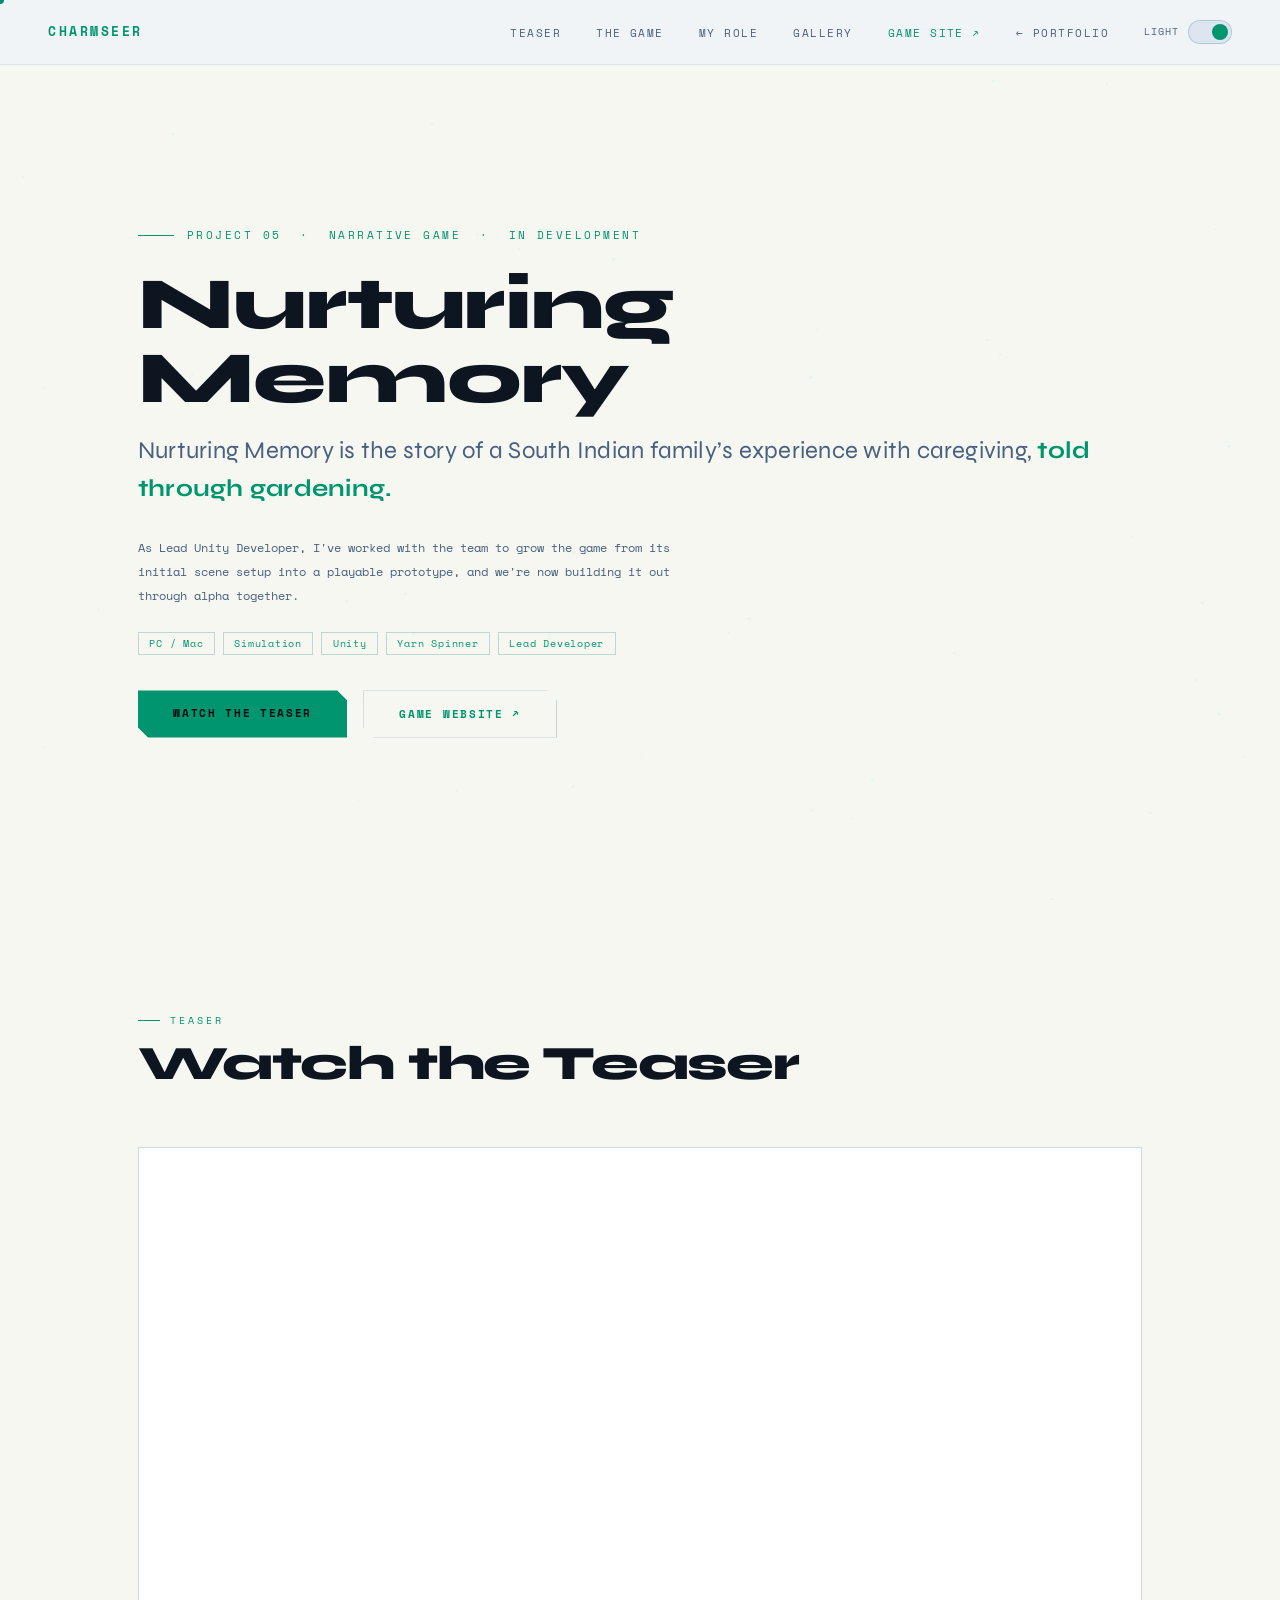
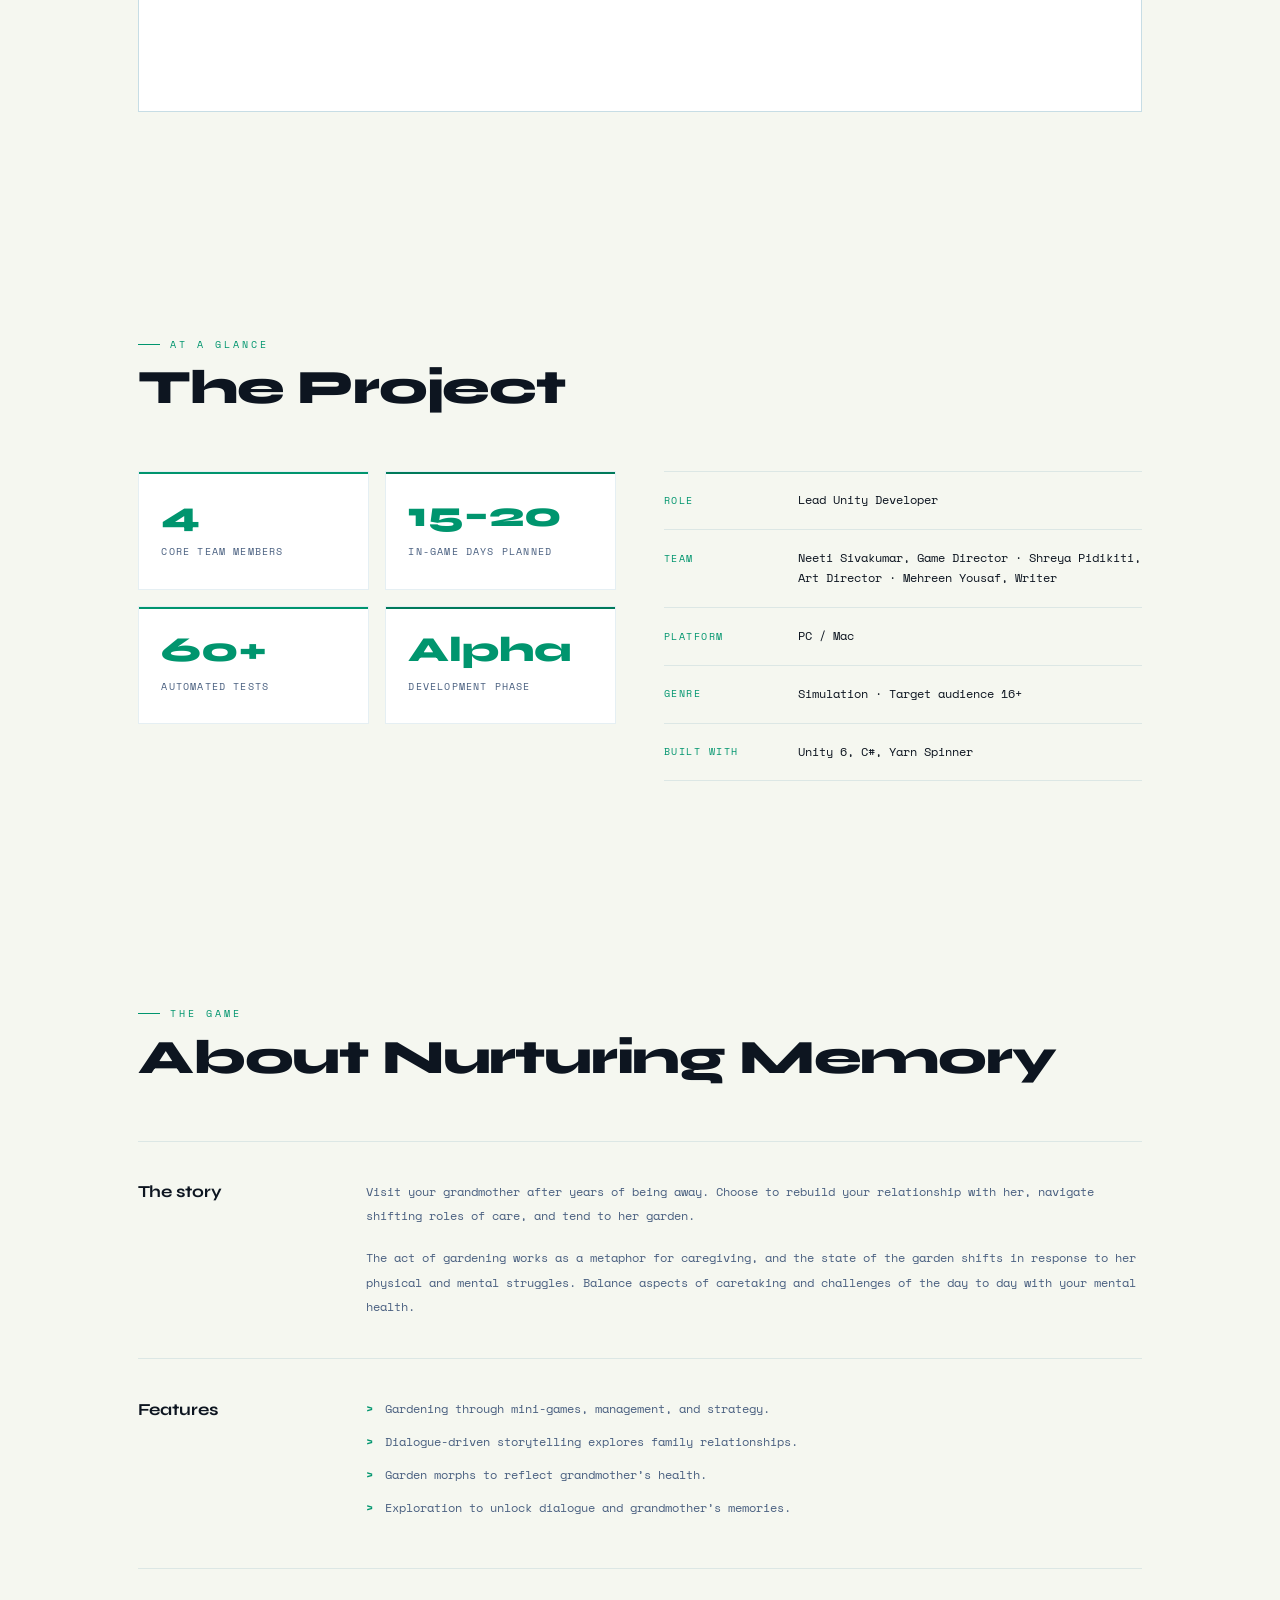
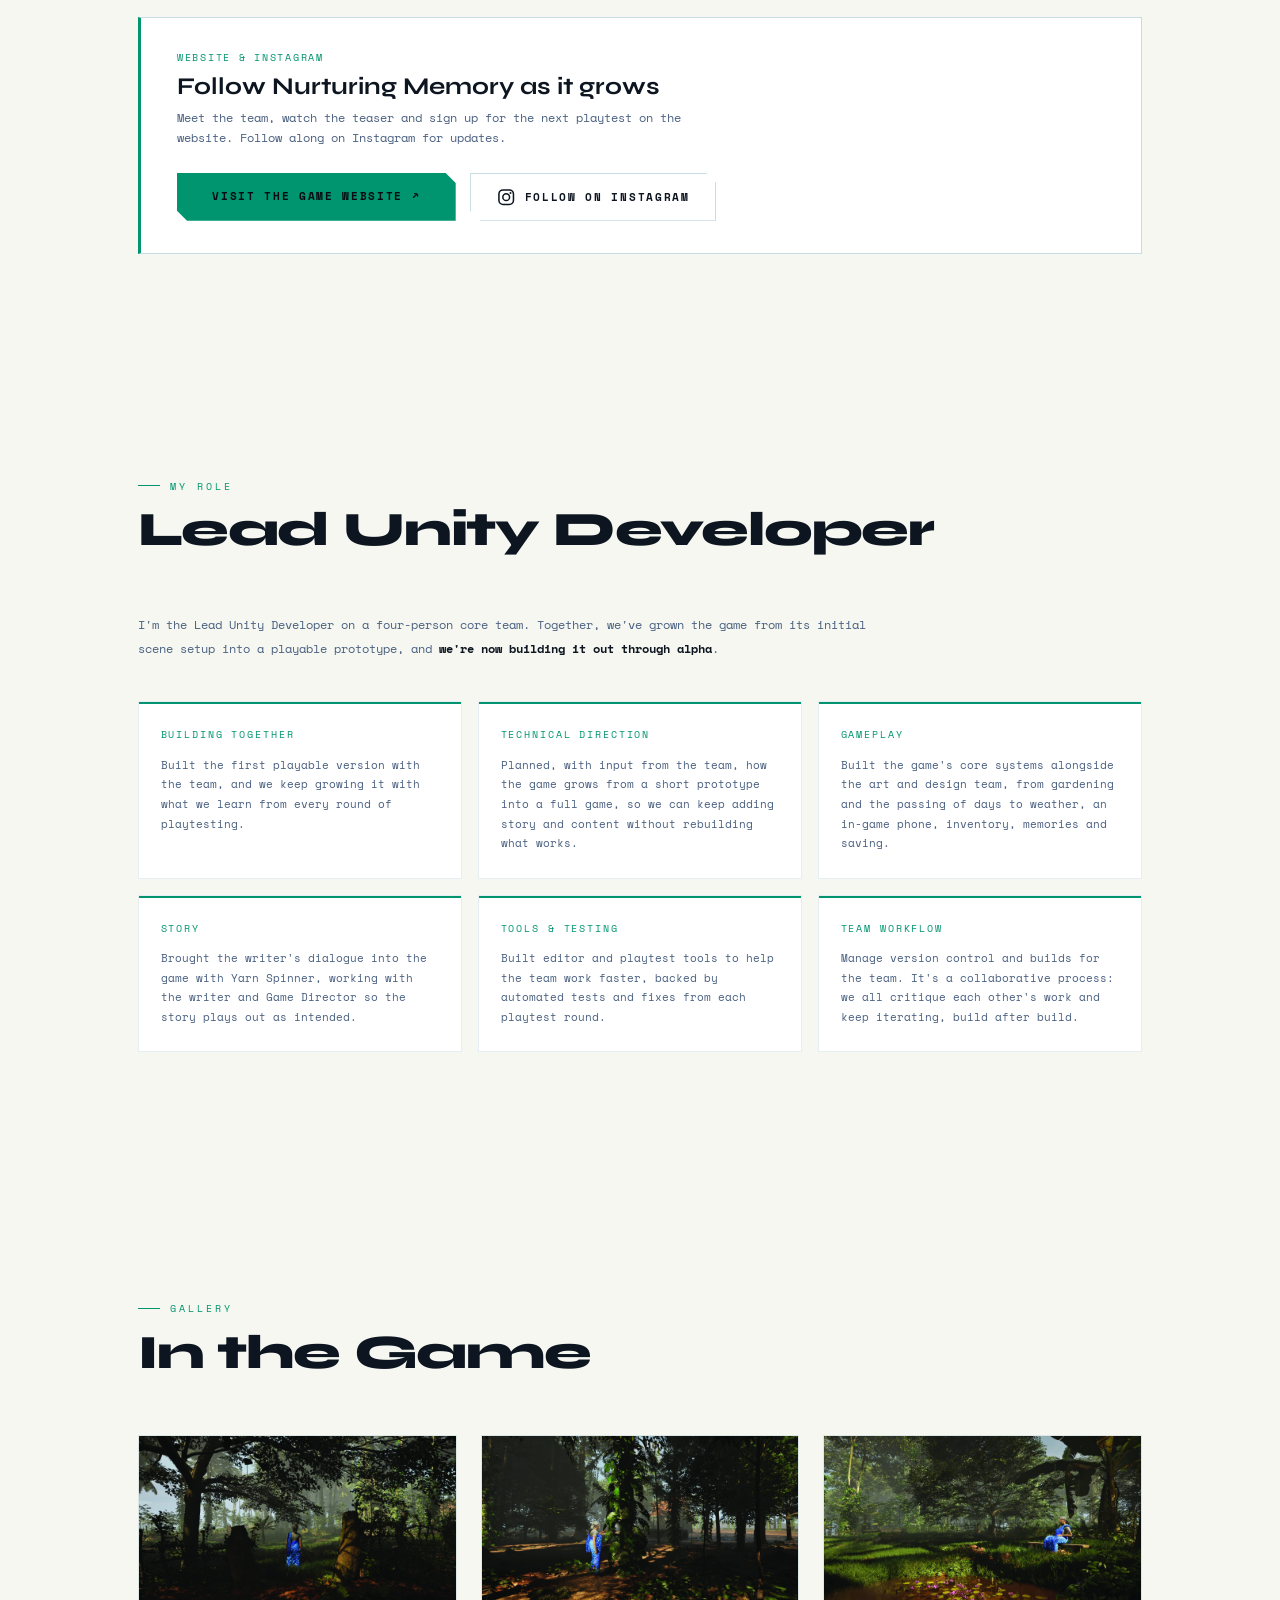
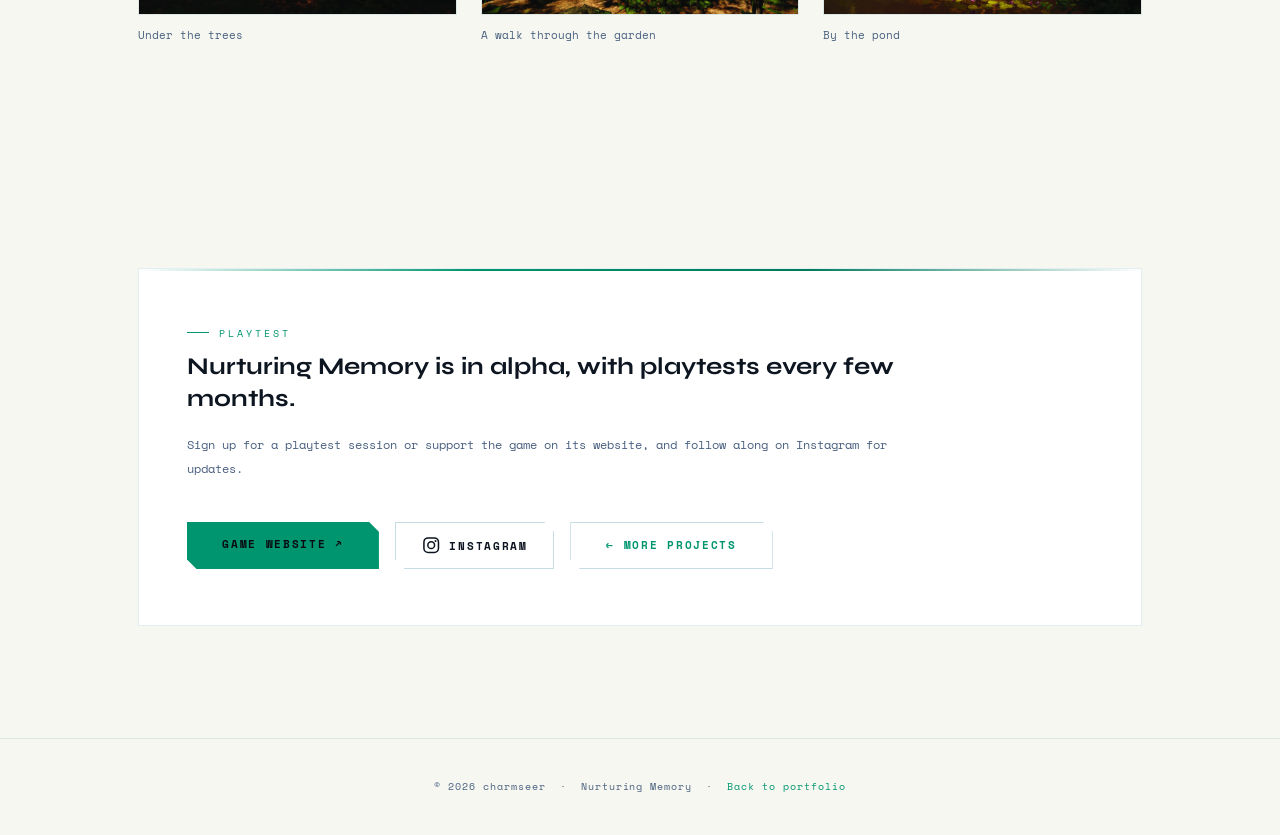
==== commit b2658d10: "Add Instagram and store links, team-first wording on Nurturing Memory Nurturing Memory: Instagram bu" ====
--- a/nurturing-memory/index.html
+++ b/nurturing-memory/index.html
@@ -20,7 +20,7 @@
   <link rel="shortcut icon" type="image/png" href="../favicon.png"/>
   <link rel="preconnect" href="https://fonts.googleapis.com"/>
   <link href="https://fonts.googleapis.com/css2?family=Space+Mono:wght@400;700&family=Syne:wght@400;700;800&display=swap" rel="stylesheet"/>
-  <link rel="stylesheet" href="../style.css?v=2026-11-27b"/>
+  <link rel="stylesheet" href="../style.css?v=2026-11-27d"/>
 </head>
 <body class="page-case">
 
@@ -74,7 +74,7 @@
       <!-- Game description: brochure text, word for word -->
       <h2 class="hero-title">Nurturing Memory is the story of a South Indian family’s experience with caregiving, <span>told through gardening.</span></h2>
       <p class="hero-desc">
-        I'm the Lead Unity Developer. I took the game from its initial scene setup to a playable prototype, and I'm leading its development through alpha.
+        As Lead Unity Developer, I've worked with the team to grow the game from its initial scene setup into a playable prototype, and we're now building it out through alpha together.
       </p>
       <div class="pw-hero-tags">
         <span class="project-tag">PC / Mac</span>
@@ -126,7 +126,7 @@
           </div>
           <div class="stat-card">
             <span class="stat-number">Alpha</span>
-            <span class="stat-label">Playtested every few months</span>
+            <span class="stat-label">Development phase</span>
           </div>
         </div>
         <dl class="pw-facts">
@@ -170,14 +170,20 @@
 
       </div>
 
-      <a href="https://nurturingmemory.cargo.site/" class="case-cta-band reveal" target="_blank" rel="noopener">
-        <span class="case-cta-band-text">
-          <span class="case-cta-band-kicker">Official website</span>
+      <div class="case-cta-band reveal">
+        <div class="case-cta-band-text">
+          <span class="case-cta-band-kicker">Website &amp; Instagram</span>
           <span class="case-cta-band-title">Follow Nurturing Memory as it grows</span>
-          <span class="case-cta-band-sub">Meet the team, watch the teaser and sign up for the next playtest.</span>
-        </span>
-        <span class="btn-primary case-cta-band-btn">Visit the Game Website &#8599;</span>
-      </a>
+          <span class="case-cta-band-sub">Meet the team, watch the teaser and sign up for the next playtest on the website. Follow along on Instagram for updates.</span>
+        </div>
+        <div class="case-cta-band-actions">
+          <a href="https://nurturingmemory.cargo.site/" class="btn-primary" target="_blank" rel="noopener">Visit the Game Website &#8599;</a>
+          <a href="https://www.instagram.com/nurturingmemory/" class="btn-instagram" target="_blank" rel="noopener" aria-label="Follow Nurturing Memory on Instagram">
+            <svg class="ig-glyph" viewBox="0 0 24 24" aria-hidden="true" focusable="false"><rect x="2.5" y="2.5" width="19" height="19" rx="5.5" fill="none" stroke="currentColor" stroke-width="2"/><circle cx="12" cy="12" r="4.4" fill="none" stroke="currentColor" stroke-width="2"/><circle cx="17.6" cy="6.4" r="1.3" fill="currentColor"/></svg>
+            Follow on Instagram
+          </a>
+        </div>
+      </div>
     </section>
 
     <!-- MY ROLE -->
@@ -188,32 +194,32 @@
       </div>
       <div class="pw-hands reveal">
         <div class="pw-prose pw-lead">
-          <p>I lead development on a four-person core team. When I joined, the project had only its initial scene setup. I <strong>built the game's playable prototype from there</strong>, and I'm now taking it from that prototype to a full game.</p>
+          <p>I'm the Lead Unity Developer on a four-person core team. Together, we've grown the game from its initial scene setup into a playable prototype, and <strong>we're now building it out through alpha</strong>.</p>
         </div>
         <div class="pw-steps pw-steps-wide">
           <div class="pw-step">
-            <span class="pw-step-num">Prototype to alpha</span>
-            <p>Built the first playable version of the game, and grew it into the alpha build the team playtests every few months.</p>
+            <span class="pw-step-num">Building together</span>
+            <p>Built the first playable version with the team, and we keep growing it with what we learn from every round of playtesting.</p>
           </div>
           <div class="pw-step">
             <span class="pw-step-num">Technical direction</span>
-            <p>Planned how the game grows from a short prototype into a full game, so the team can keep adding story and content without rebuilding what works.</p>
+            <p>Planned, with input from the team, how the game grows from a short prototype into a full game, so we can keep adding story and content without rebuilding what works.</p>
           </div>
           <div class="pw-step">
             <span class="pw-step-num">Gameplay</span>
-            <p>Built the game's core systems, from gardening and the passing of days to weather, an in-game phone, inventory, memories and saving.</p>
+            <p>Built the game's core systems alongside the art and design team, from gardening and the passing of days to weather, an in-game phone, inventory, memories and saving.</p>
           </div>
           <div class="pw-step">
             <span class="pw-step-num">Story</span>
-            <p>Brought the writer's dialogue into the game with Yarn Spinner, so the story plays out as the designer intended.</p>
+            <p>Brought the writer's dialogue into the game with Yarn Spinner, working with the writer and Game Director so the story plays out as intended.</p>
           </div>
           <div class="pw-step">
             <span class="pw-step-num">Tools &amp; testing</span>
-            <p>Built editor and playtest tools for the team, backed by automated tests and fixes from each playtest round.</p>
+            <p>Built editor and playtest tools to help the team work faster, backed by automated tests and fixes from each playtest round.</p>
           </div>
           <div class="pw-step">
             <span class="pw-step-num">Team workflow</span>
-            <p>Run version control and builds for the team, including a separate branch for art, and turn the Game Director's feedback into playable builds.</p>
+            <p>Manage version control and builds for the team. It's a collaborative process: we all critique each other's work and keep iterating, build after build.</p>
           </div>
         </div>
       </div>
@@ -247,10 +253,14 @@
         <div class="section-tag">Playtest</div>
         <div class="pw-prose">
           <p class="case-cta-lead">Nurturing Memory is in alpha, with playtests every few months.</p>
-          <p>Sign up for a playtest session or support the game on its website.</p>
+          <p>Sign up for a playtest session or support the game on its website, and follow along on Instagram for updates.</p>
         </div>
         <div class="pw-why-cta">
           <a href="https://nurturingmemory.cargo.site/" class="btn-primary" target="_blank" rel="noopener">Game Website &#8599;</a>
+          <a href="https://www.instagram.com/nurturingmemory/" class="btn-instagram" target="_blank" rel="noopener" aria-label="Follow Nurturing Memory on Instagram">
+            <svg class="ig-glyph" viewBox="0 0 24 24" aria-hidden="true" focusable="false"><rect x="2.5" y="2.5" width="19" height="19" rx="5.5" fill="none" stroke="currentColor" stroke-width="2"/><circle cx="12" cy="12" r="4.4" fill="none" stroke="currentColor" stroke-width="2"/><circle cx="17.6" cy="6.4" r="1.3" fill="currentColor"/></svg>
+            Instagram
+          </a>
           <a href="../#projects" class="btn-outline">&larr; More Projects</a>
         </div>
       </div>
@@ -262,6 +272,6 @@
     <span>© 2026 charmseer &nbsp;·&nbsp; Nurturing Memory &nbsp;·&nbsp; <a href="../" class="pw-footer-link">Back to portfolio</a></span>
   </footer>
 
-  <script src="../script.js?v=2026-11-27b"></script>
+  <script src="../script.js?v=2026-11-27d"></script>
 </body>
 </html>
--- a/style.css
+++ b/style.css
@@ -1474,12 +1474,42 @@
   background: var(--card);
   border: 1px solid var(--border);
   border-left: 3px solid var(--accent);
+  transition: border-color 0.3s;
+}
+.case-cta-band:hover { border-color: var(--accent); }
+.case-cta-band-actions {
+  display: flex;
+  flex-wrap: wrap;
+  gap: 0.9rem;
+}
+
+/* Instagram button: a quiet outline button (glyph + label in the text colour,
+   white in dark mode); Instagram's gradient shows only as a soft tint on hover */
+.btn-instagram {
+  display: inline-flex;
+  align-items: center;
+  gap: 0.6rem;
+  padding: 0.85rem 1.6rem;
+  background: transparent;
+  color: var(--text);
+  border: 1px solid var(--border);
+  font-family: 'Space Mono', monospace;
+  font-size: 0.7rem;
+  font-weight: 700;
+  letter-spacing: 0.15em;
+  text-transform: uppercase;
   text-decoration: none;
-  color: inherit;
-  transition: border-color 0.3s, transform 0.3s;
-}
-.case-cta-band:hover { border-color: var(--accent); transform: translateY(-3px); }
-.case-cta-band:hover .case-cta-band-btn { opacity: 0.85; }
+  clip-path: var(--clip);
+  transition: background 0.25s, border-color 0.25s, transform 0.2s;
+}
+.btn-instagram:hover {
+  background: linear-gradient(45deg,
+    rgba(245, 133, 41, 0.14) 0%, rgba(221, 42, 123, 0.14) 45%,
+    rgba(129, 52, 175, 0.14) 75%, rgba(81, 91, 212, 0.14) 100%);
+  border-color: rgba(221, 42, 123, 0.45);
+  transform: translateY(-2px);
+}
+.ig-glyph { width: 1.15rem; height: 1.15rem; flex-shrink: 0; }
 .case-cta-band-text {
   display: flex;
   flex-direction: column;
